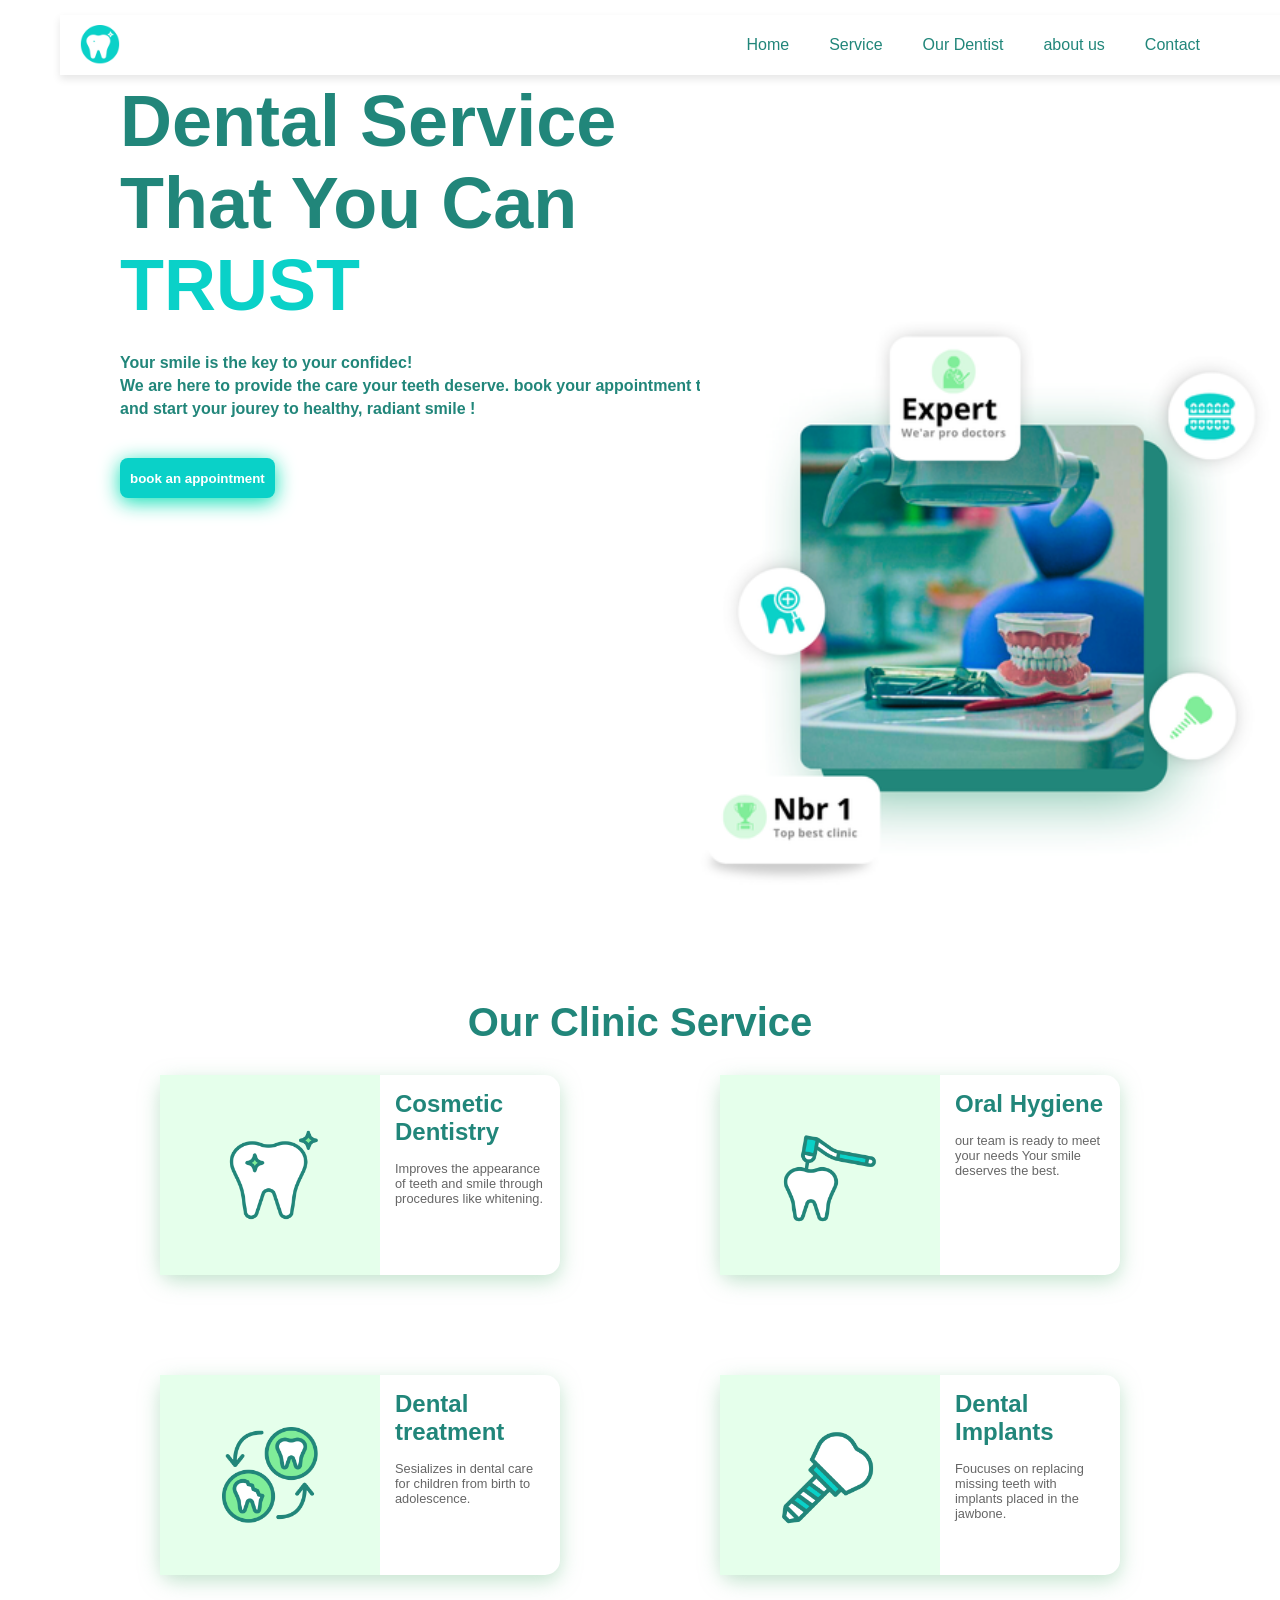
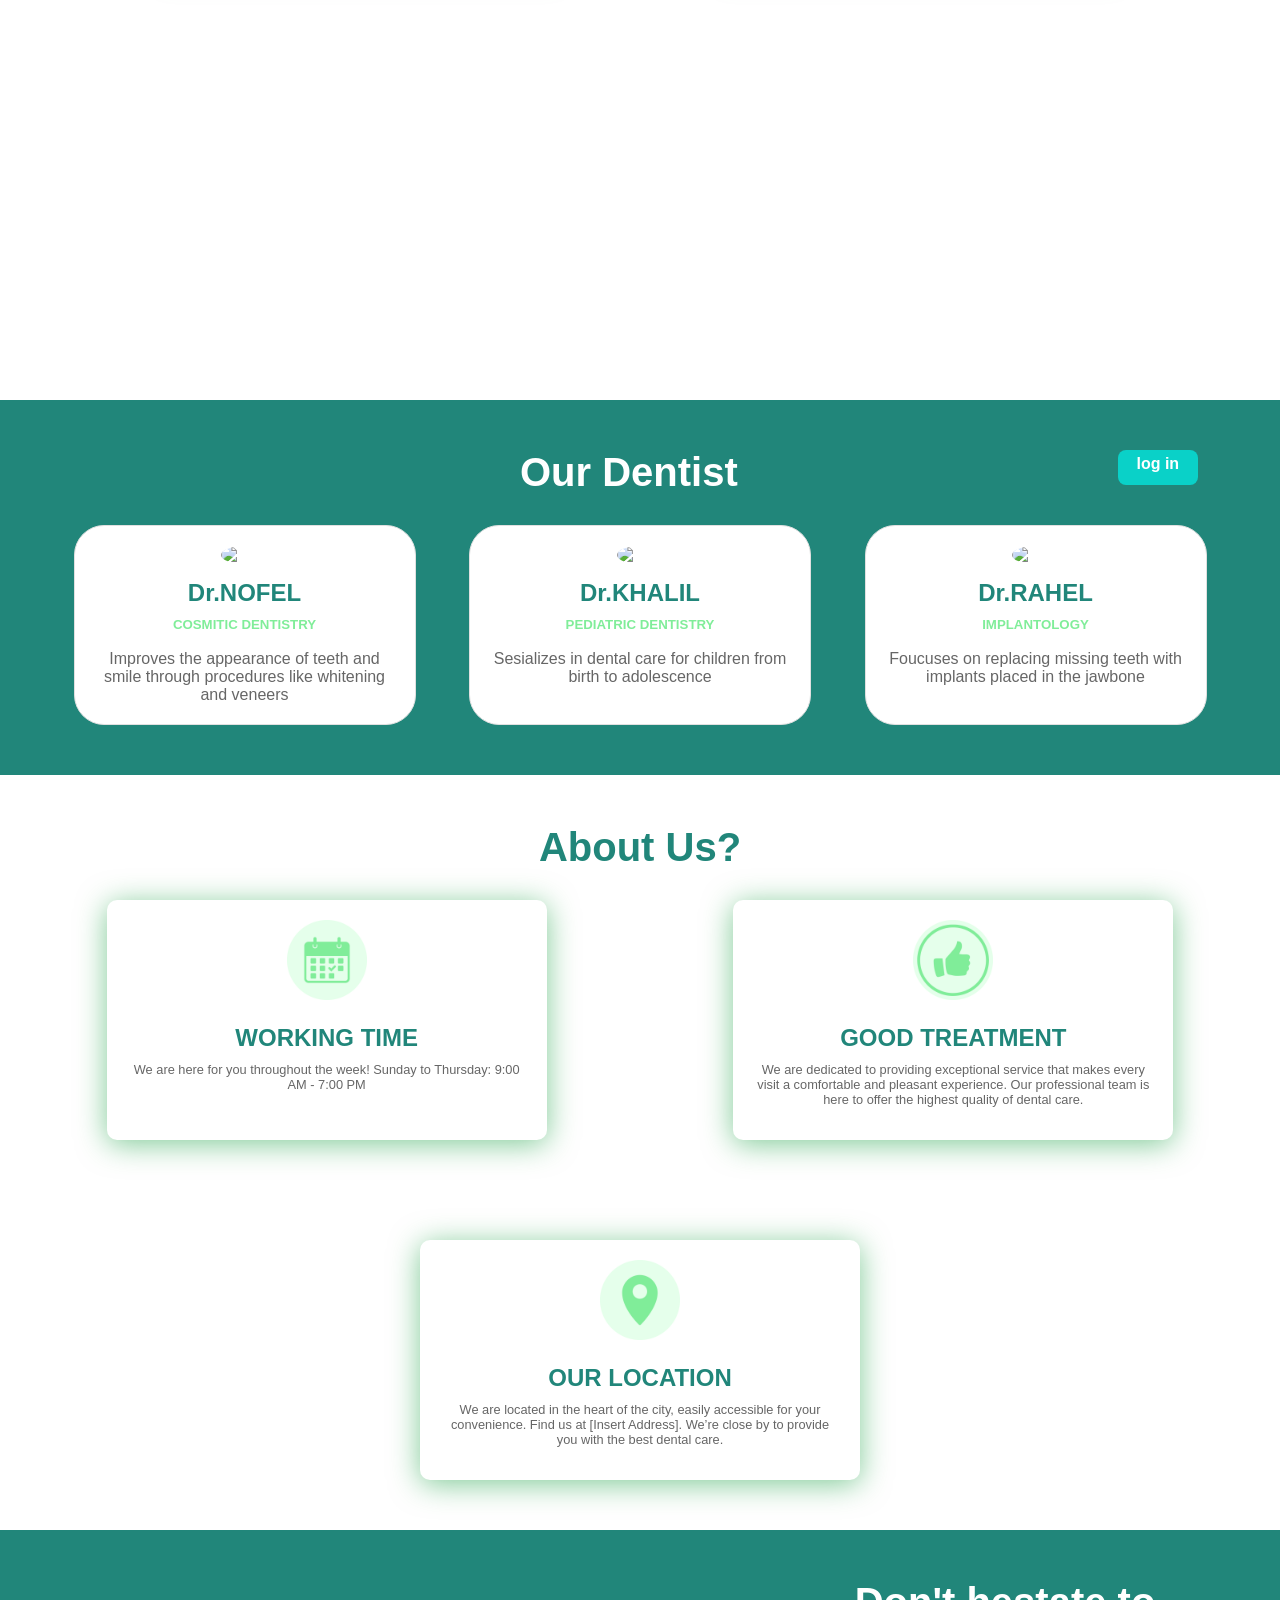
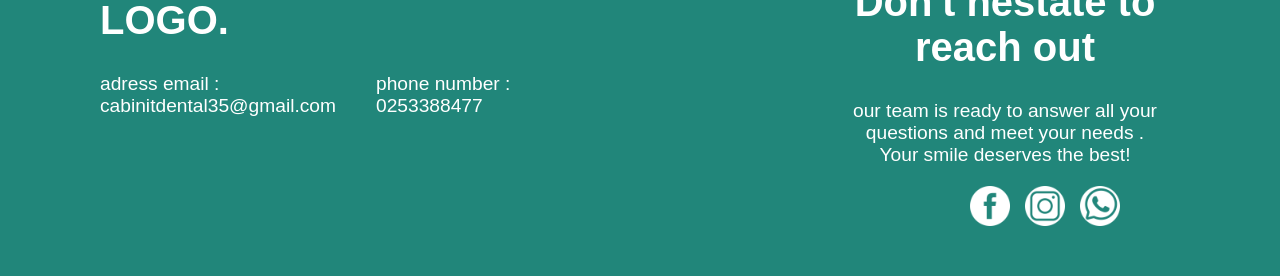
==== index.html @ 765a3d42 "Rename landingpage.html to index.html" ====
<!DOCTYPE html>
<html lang="en">
<head>
    <meta charset="UTF-8">
    <meta http-equiv="X-UA-Compatible" content="IE=edge">
    <meta name="viewport" content="width=device-width, initial-scale=1.0">
    <title>landing page</title>
    <link rel="stylesheet" href="landingpage.css">
    <link rel="icon" href="a.ico">
</head>
<body>
    <main id="home">
        
        <nav class="navbar">
          <div class="logo">    
         <img src="A.png" class="nav-img" height="40px"  alt="logo"> 
       <h2> </h2></div>
       <ul class="nav-links">
        <li><a href="#home">Home</a></li>
        <li><a href="#serv">Service</a></li>
        <li><a href="#menu">Our Dentist</a></li>
        <li><a href="#features">about us</a></li>
        <li><a href="#extra">Contact</a></li>
    </ul>
    
        </nav>
        <article>
            <div>
            <h1>Dental Service <br>That You Can <br><span>TRUST</span> <BR> </h1>
                <br>
            <h4>Your smile is the key to your confidec!</h4>
            <h4>We are here to provide the care your teeth deserve. 
                 book your appointment today</h4>
            <h4> and start your jourey to healthy, radiant smile !
                  </h4>
                  
                  <button> <a href="../clientrdv/rdv.php"><b>   book an appointment   </b></a></button>
            </div>
            <div>
               
            
            </div>
           </article>
           <img src="14.png" height="580px" alt="img at the bottom" class="bottom-right-image">
        </main>
        <SECtion id="serv" >
            <h2>Our Clinic Service</h2>
            <div class="crds">
            <div class="crd"> 
                <div class="bg">
                    <img height="120px" src="19.png" alt="">
                </div>
                <div>
             <H3>Cosmetic Dentistry</H3>
             <P>Improves the appearance of teeth and smile through procedures like whitening.</P>
            </div></div>
            <div class="crd">
                <div class="bg">
                    <img height="120px" src="20.png" alt="">
                </div>
                <div>
                <H3>Oral Hygiene</H3>
              <P>our team is ready to meet your needs  Your smile deserves the best.</P></div>
            </div></div>
            <div class="crds">
            <div class="crd">
                <div class="bg">
                    <img  height="120px"src="21.png" alt="">
                </div>
                <div>
                <H3>Dental treatment</H3>
               <P>Sesializes in dental care for children from birth to adolescence.</P>
            </div></div>
            <div class="crd">
                <div class="bg">
                    <img height="120px" src="22.png" alt="">
                </div><div>
                <H3>Dental Implants</H3>
                <P>Foucuses on replacing missing teeth with implants placed in the jawbone.</P>
            </div></div>
</div>
        </SECtion>
           <section id="menu">
            <div class="login">
            <h2 >Our Dentist</h2>
              <a href="../login-web/index.html"><b>   log in   </b></a>
            </div>
            <div class="slider">
                <div class="card">
                    <img src="ac_.jpg" alt="Dr 1">
                    <h3>Dr.NOFEL</h3>
                    <h5 style="color:#80ed99 ;">COSMITIC DENTISTRY</h5><br>
                    <p>Improves the appearance of teeth and smile through procedures like whitening and veneers</p>
                </div>
                <div class="card">
                    <img src="ab.jpg" alt="Dr 2">
                    <h3>Dr.KHALIL</h3>
                    <h5 style="color:#80ed99 ;" >PEDIATRIC DENTISTRY</h5><br>
                    <p>Sesializes in dental care for children from birth to adolescence</p>
                </div>
                <div class="card">
                    <img src="ad.jpg" alt="Dr 3">
                    <h3>Dr.RAHEL</h3>
                    <H5 style="color:#80ed99 ;">IMPLANTOLOGY</H5><br>
                    <p>Foucuses on replacing missing teeth with implants placed in the jawbone</p>
                </div>
            </div>
        </section>
        <section id="features">
            <h2>About Us?</h2>
            <div class="feature-cards">
                <div class="feature-card">
                    <img src="16.png" alt="working time ">
                    <div>
                    <h3>WORKING TIME</h3>
                   <p>We are here for you throughout the week!

                    Sunday to Thursday: 9:00 AM - 7:00 PM</p>
                   </div> 
                </div>
                <div class="feature-card">
                    <img src="17.png" alt="Treatment ">
                    <h3>GOOD TREATMENT</h3>
                    <p>We are dedicated to providing exceptional service that makes every visit a comfortable and pleasant experience.
             Our professional team is here to offer the highest quality of dental care.</p>
                </div>
                <div class="feature-card">
                    <img src="15.png" alt="Adress">
                    <h3>OUR LOCATION</h3>
                    <p>We are located in the heart of the city, easily accessible for your convenience. 
            Find us at [Insert Address]. We’re close by to provide you with the best dental care.</p>
                </div>
            </div>
        </section>
        <section id="extra">
            <div class="icon">
            <img src="B.png" height="60px" alt="">
            <h2>LOGO.</h2>
            <div class="contct">
            <p>  adress email : <br> cabinitdental35@gmail.com</p>
            <p>  phone number : <br> 0253388477</p>
            </div></div>
            <div class="fb">
            <h2>  Don't hestate to reach out </h2>
            <p>  our team is ready to answer all your questions and meet your needs . <br>
                 Your smile deserves the best! </p>
                 <div class="con" >
                  <img src="2.png" height="40px" alt="">
                  <img src="3.png" height="40px" alt="">
                  <img src="4.png" height="40px" alt="">
                 </div>
            </div>     
            
        </section>

          
</body>
</html>
---- landingpage.css ----
*{
   /* color: #21867a;*/
    margin: 0;
    padding: 0;
   font-family: Verdana, Geneva, Tahoma, sans-serif;
   
}
main{
    color: #21867a;
    height: 100vh;
    width: 100%;
    background-color: rgb(255, 255, 255);
}
span{
    color:#0ad1c8;
    
}
.navbar {
    display: flex;
    justify-content: space-between;
    align-items: center;
    padding: 10px 20px;
    background-color: #fff;
    box-shadow: 0 4px 8px rgba(0, 0, 0, 0.1);
    margin-top: 15px;
    margin-left: 60px;
    z-index: 100;
    width: 100vw;
    position: fixed;
}
.logo{
    display: flex;
    flex-direction: row;
}
.logo h2{
    margin-top: 5px;
    color: #0ad1c8;
}
.nav-links {
    margin-right: 160px;
    list-style: none;
    display: flex;
    gap: 40px;
}

.nav-links li {
    display: inline;
}

.nav-links a {
    text-decoration: none;
    color:#21867a;
    font-weight: 500;
}

.nav-links a:hover {
    color:#0ad1c8;
   
}

.nav-icons {
    display: flex;
    gap: 15px;
}

.nav-icons img {
    width: 20px;
    height: 20px;
    cursor: pointer;
}

.nav-icons a:hover img {
    opacity: 0.7;
}

button{
    border: none;
    background-color: #0ad1c8;  
    margin-top: 35px;
    margin-left: 120px;
    height: 40px;
    width: auto;
    padding: 10px;
    border-radius: 8px;
    box-shadow: 0 4px 20px rgba(2, 222, 178, 0.969);
}
button a{
    text-decoration: none;
    color: #fff;
    background-color: #0ad1c8;
}
a b{
    background-color: #0ad1c8;
    color: #fff;
   
}
button:hover{
    border: solid #fff;
    
}

article div a{
    background: #000;
}
article{
    display: flex;
    flex-direction: row;
}
article img{
    position: relative;
    z-index: 10;
    margin-right: 70px;
    margin-left: 150px;
    margin-top: 50px;
}
article h1 {
    width: 600px;
    margin-left: 120px;
    margin-top: 80px;
    font-size: 4.5rem;
    margin-bottom: 10px;
}
article h4{
    margin-left: 120px;
    margin-bottom: 5px;
    color: #21867a;
}
.bottom-right-image{
    position: absolute;
    
    z-index: 0;
    bottom: 0;
    right: 0;
}
#serv {
    padding: 100px 100px;
    background-color: #ffffff;
    text-align: center; 
    height: 100vh;
}

#serv h2 {
    color: #21867a;
    font-size: 2.5rem;
    margin-bottom: 30px;
}

.crds {
    display: flex;
    justify-content: space-evenly;
    flex-direction: row;
    gap: 100px;
    margin-bottom: 100px;
}

.crd {
    background-color: rgb(255, 255, 255);
    border-radius: 15px;
    text-align: center;
    display: flex;
    flex-direction: row;
    width: 400px;
    height: 200px;
    box-shadow: 0 6px 20px rgba(136, 201, 157, 0.511);
    
}
.crd h3{
    color: #21867a;
    text-align: left;
    font-family: Verdana, Geneva, Tahoma, sans-serif;
    font-size: 1.5rem;
    
    margin: 15px;
}
.crd p{
    color: #666;
    text-align: left;
    font-family: Verdana, Geneva, Tahoma, sans-serif;
    margin: 15px;
    font-size: 0.8rem;
}
.bg{
    background-color: #e5ffeb;
}
.bg img{
    margin-left: 50px;
    margin-top: 40px;
    margin-bottom: 70px;
    margin-right: 50px;
}

#menu {
    padding: 50px 20px;
    color: #ffffff;
    background-color:#21867a;
    text-align: center;
}

#menu h2 {
    font-size: 2.5rem;
    margin-bottom: 30px;
}

.slider {
    display: flex;
    justify-content: space-evenly;
    /*overflow-x: scroll;*/
    
}

.card {
    background-color: #ffffff;
    border: 1px solid #e0e0e0;
    border-radius: 30px;
    padding: 20px;
    width: 300px;
    min-width: 300px;
    text-align: center;
}

.card img {
    width: 150px;
    height: 150px;
    border-radius: 50%;
}

.card h3 {
    color:#21867a;
    margin: 15px 0 10px;
    font-size: 1.5rem;
    font-weight: 600;
}

.card p {
    
    font-size: 1rem;
    color: #666;
}
/* الصفحة الثالثة */
#features {
    padding: 50px 20px;
    background-color: #ffffff;
    text-align: center;
}

#features h2 {
    color: #21867a;
    font-size: 2.5rem;
    margin-bottom: 30px;
}

.feature-cards {
    display: flex;
    justify-content: space-evenly;
    flex-wrap: wrap;
    gap: 100px;
}

.feature-card {
    background-color: rgb(255, 255, 255);
    padding: 20px;
    border-radius: 10px;
    text-align: center;
    flex-direction: row;
    width: 400px;
    height: 200px;
    box-shadow: 0 4px 30px rgba(0, 150, 48, 0.511);
    
}

.feature-card img {
    width: 80px;
    margin-bottom: 20px;
}

.feature-card h3 {
    font-size: 1.5rem;
    margin-bottom: 10px;
    color: #21867a;
}

.feature-card p {
    font-size: 0.8rem;
    color:#666;
}/* الصفحة الرابعة */
#extra {
    padding: 50px 100px;
    background-color: #21867a;
    display: flex;
    flex-direction: row;
}
.icon{
    min-width: 600px;
}
.fb {
    text-align: center;
    margin-left: 130px;
}
.contct{
    display: flex;
    flex-direction: row;
    gap: 40px;
    
}
.con{
    display: flex;
    flex-direction: row;
    gap: 15px;
    margin-left: 140px;
}
#extra h2 {
    font-size: 2.5rem;
    margin-bottom: 30px;
    color: #fff;;
}

#extra p {
    font-size: 1.2rem;
    margin-bottom: 20px;
    color: #ffffff;
}
.login{
    display: flex;
    margin-left: 500px;
}
.login a{
    margin-left: 380px;
    border: none;
    text-decoration: none;
    color: #fff;
    background-color: #0ad1c8;
    border-radius: 8px;
    width: 80px;
    height: 30px;
    flex-direction: row;
    padding-top: 5px;
}
.login a:hover{
    border: solid;
}
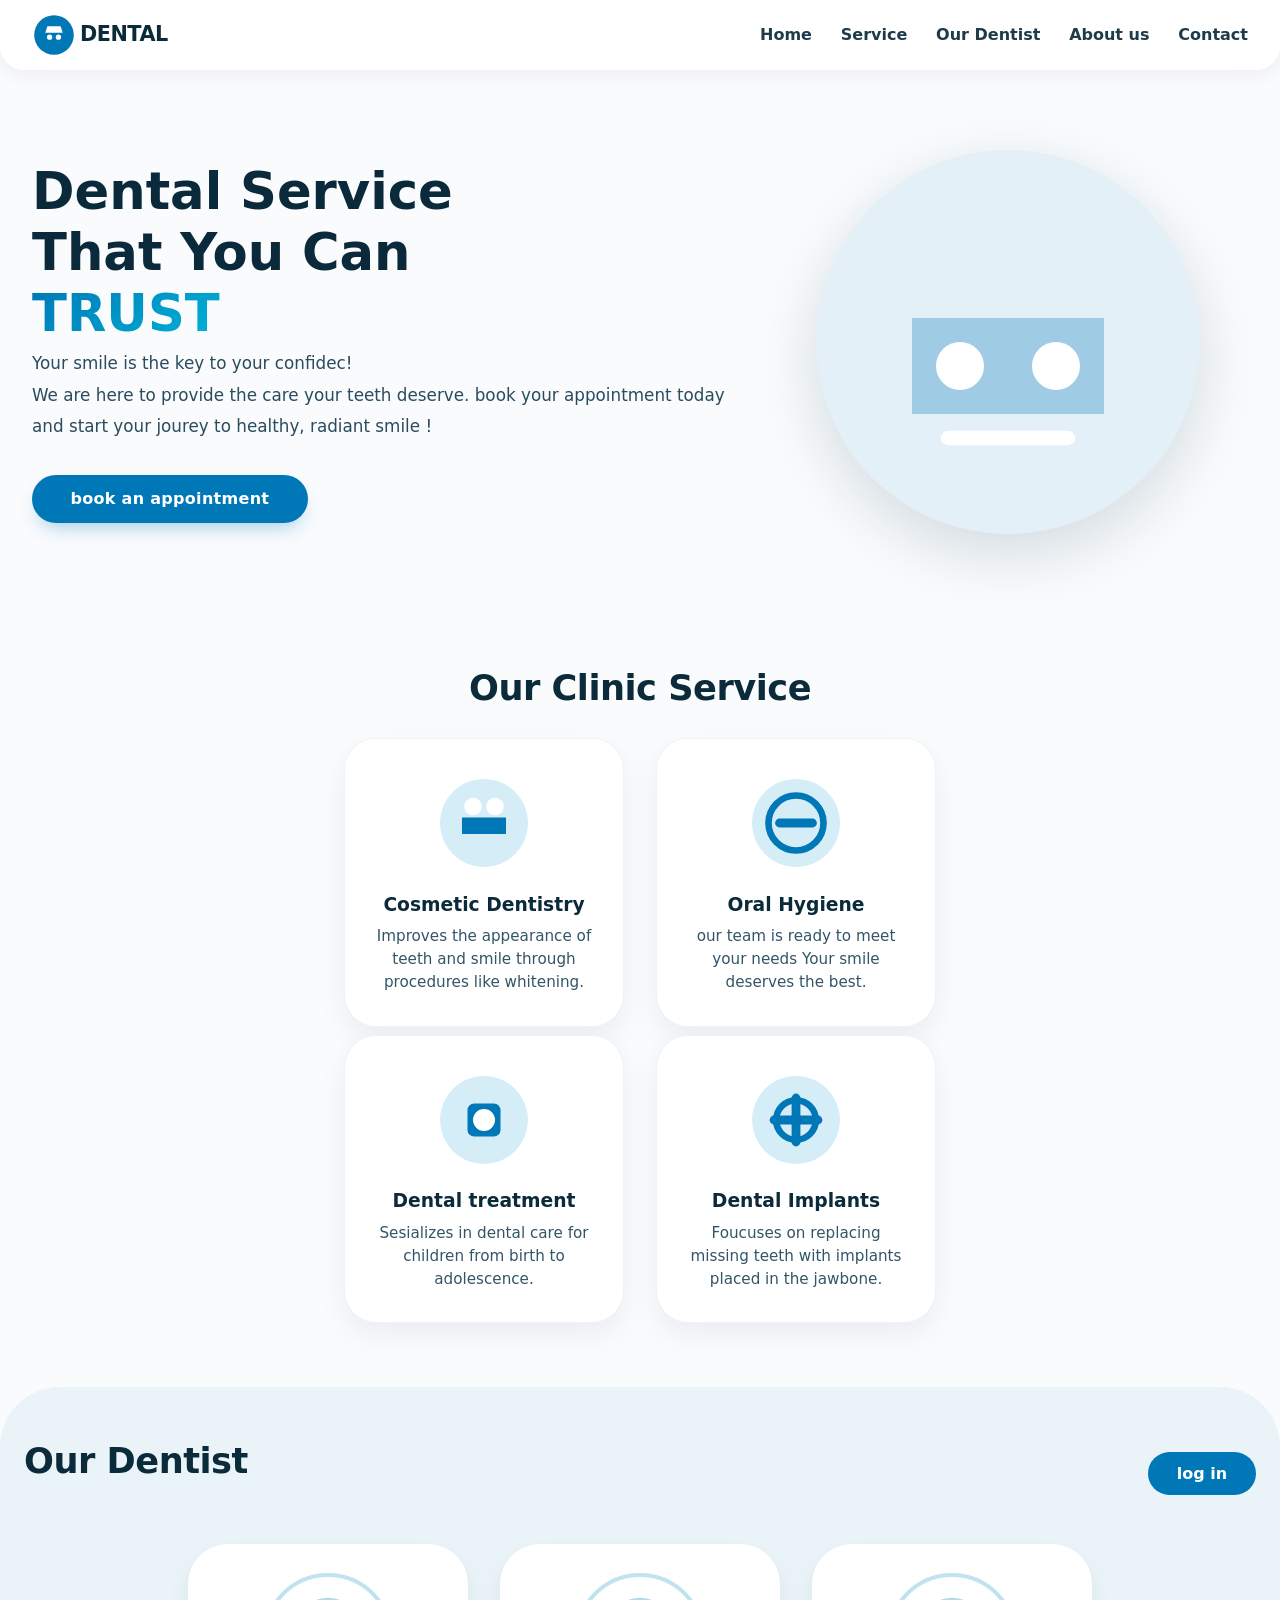
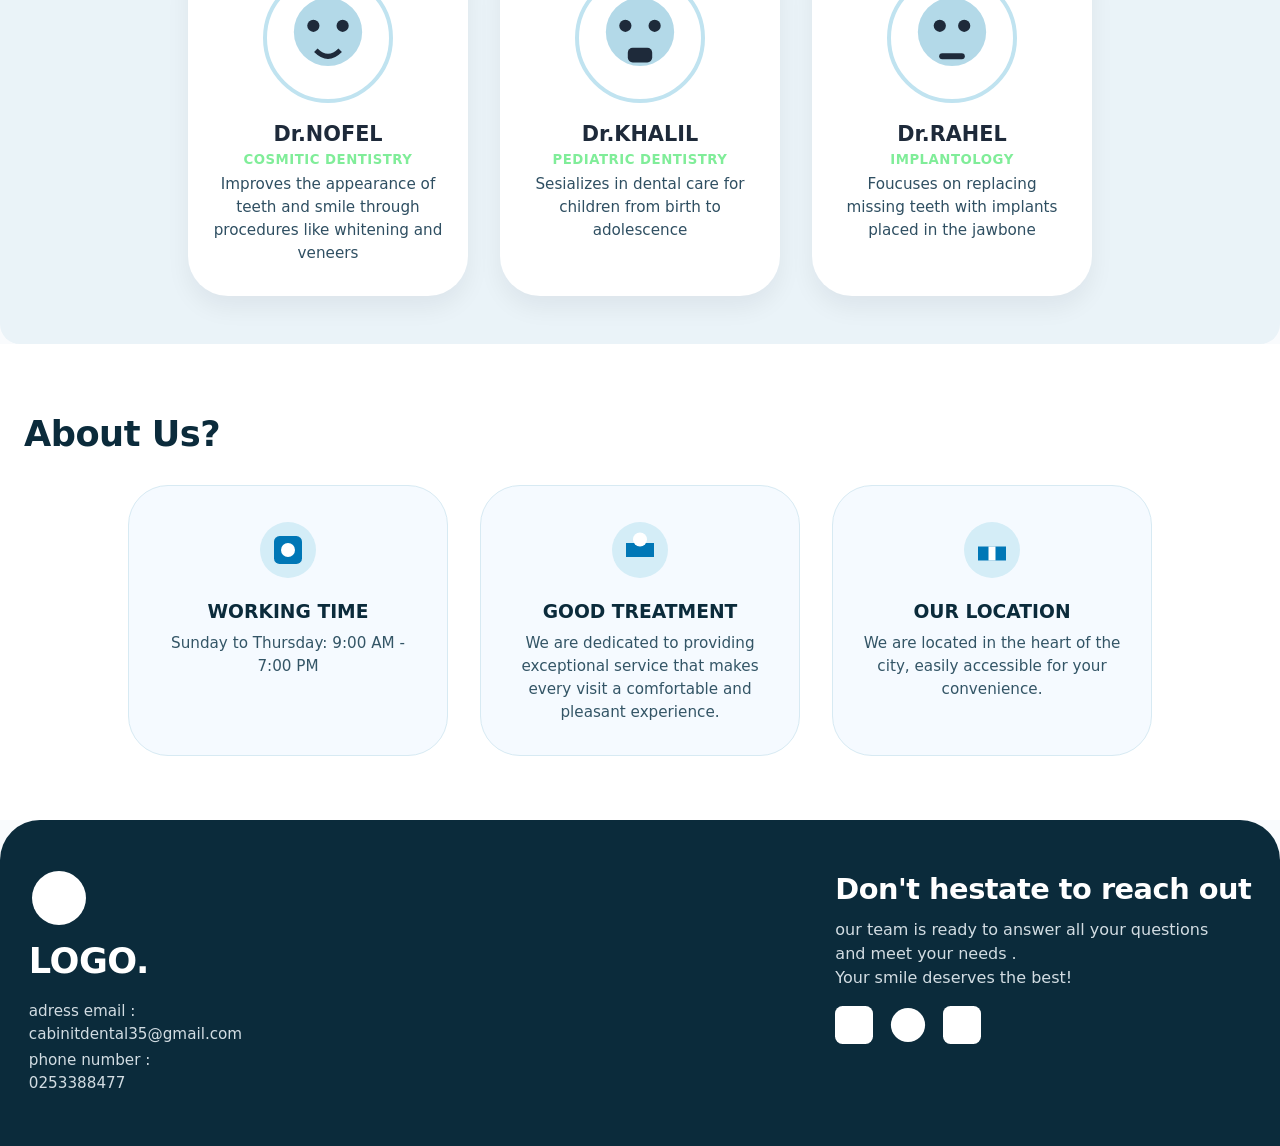
==== commit a40529b2: "Update index.html" ====
--- a/index.html
+++ b/index.html
@@ -1,158 +1,597 @@
 <!DOCTYPE html>
 <html lang="en">
 <head>
-    <meta charset="UTF-8">
-    <meta http-equiv="X-UA-Compatible" content="IE=edge">
-    <meta name="viewport" content="width=device-width, initial-scale=1.0">
-    <title>landing page</title>
-    <link rel="stylesheet" href="landingpage.css">
-    <link rel="icon" href="a.ico">
+    <meta charset="UTF-8" />
+    <meta name="viewport" content="width=device-width, initial-scale=1.0, maximum-scale=1.5" />
+    <title>DentalCare · responsive</title>
+    <!-- Font Awesome (optional but nice) -->
+    <link rel="stylesheet" href="https://cdnjs.cloudflare.com/ajax/libs/font-awesome/6.0.0-beta3/css/all.min.css" />
+    <style>
+        /* ----- reset & base ----- */
+        * {
+            margin: 0;
+            padding: 0;
+            box-sizing: border-box;
+            font-family: 'Segoe UI', Roboto, system-ui, sans-serif;
+            scroll-behavior: smooth;
+        }
+        body {
+            background: #f9fbfd;
+            color: #1e2a3a;
+            line-height: 1.5;
+        }
+        a {
+            text-decoration: none;
+            color: inherit;
+        }
+        img {
+            max-width: 100%;
+            display: block;
+        }
+        h2 {
+            font-size: 2.2rem;
+            letter-spacing: -0.5px;
+            color: #0b2b3b;
+            margin-bottom: 1.5rem;
+        }
+        section {
+            padding: 4rem 1.5rem;
+            max-width: 1280px;
+            margin: 0 auto;
+        }
+
+        /* ----- navbar ----- */
+        .navbar {
+            display: flex;
+            flex-wrap: wrap;
+            align-items: center;
+            justify-content: space-between;
+            padding: 0.8rem 2rem;
+            background: rgba(255, 255, 255, 0.9);
+            backdrop-filter: blur(6px);
+            box-shadow: 0 4px 20px rgba(0, 20, 30, 0.06);
+            position: sticky;
+            top: 0;
+            z-index: 99;
+            border-radius: 0 0 24px 24px;
+        }
+        .logo {
+            display: flex;
+            align-items: center;
+            gap: 8px;
+        }
+        .logo img {
+            height: 44px;
+            width: auto;
+        }
+        .nav-links {
+            display: flex;
+            flex-wrap: wrap;
+            gap: 1.8rem;
+            list-style: none;
+            font-weight: 600;
+            font-size: 1rem;
+        }
+        .nav-links a {
+            color: #1e3b4a;
+            transition: 0.2s;
+            padding: 0.3rem 0;
+            border-bottom: 2px solid transparent;
+        }
+        .nav-links a:hover {
+            color: #0077b6;
+            border-bottom-color: #0077b6;
+        }
+
+        /* ----- hero (main) ----- */
+        main#home {
+            display: flex;
+            flex-wrap: wrap;
+            align-items: center;
+            justify-content: space-between;
+            padding: 2rem 2rem 1rem;
+            max-width: 1280px;
+            margin: 0 auto;
+            gap: 1.5rem;
+        }
+        main#home article {
+            flex: 1 1 380px;
+        }
+        main#home article h1 {
+            font-size: 3.2rem;
+            font-weight: 700;
+            line-height: 1.2;
+            color: #0a293a;
+        }
+        main#home article h1 span {
+            color: #0077b6;
+            background: linear-gradient(145deg, #0077b6, #00b4d8);
+            -webkit-background-clip: text;
+            -webkit-text-fill-color: transparent;
+            background-clip: text;
+        }
+        main#home article h4 {
+            font-weight: 400;
+            color: #2b4b5e;
+            margin: 0.4rem 0;
+            font-size: 1.05rem;
+        }
+        main#home article button {
+            margin-top: 1.8rem;
+            background: #0077b6;
+            border: none;
+            padding: 0.9rem 2.4rem;
+            border-radius: 60px;
+            font-size: 1rem;
+            font-weight: 600;
+            box-shadow: 0 10px 20px -8px rgba(0, 119, 182, 0.4);
+            transition: 0.2s;
+        }
+        main#home article button a {
+            color: white;
+            letter-spacing: 0.3px;
+        }
+        main#home article button:hover {
+            transform: scale(1.02);
+            background: #005f8a;
+        }
+        .bottom-right-image {
+            flex: 0 1 400px;
+            height: auto;
+            max-height: 480px;
+            object-fit: contain;
+            filter: drop-shadow(0 20px 30px rgba(0, 40, 60, 0.15));
+        }
+
+        /* ----- services ----- */
+        #serv h2 {
+            text-align: center;
+        }
+        .crds {
+            display: flex;
+            flex-wrap: wrap;
+            justify-content: center;
+            gap: 2rem;
+            margin-top: 1rem;
+        }
+        .crd {
+            background: white;
+            border-radius: 32px;
+            padding: 1.8rem 1.5rem 2rem;
+            flex: 1 1 220px;
+            max-width: 280px;
+            box-shadow: 0 12px 30px rgba(0, 20, 30, 0.06);
+            transition: 0.25s;
+            text-align: center;
+            border: 1px solid rgba(0, 119, 182, 0.08);
+        }
+        .crd:hover {
+            transform: translateY(-8px);
+            box-shadow: 0 20px 40px rgba(0, 119, 182, 0.10);
+        }
+        .crd .bg img {
+            height: 110px;
+            object-fit: contain;
+            margin: 0 auto;
+        }
+        .crd h3 {
+            margin: 0.8rem 0 0.4rem;
+            color: #0b2b3b;
+        }
+        .crd p {
+            color: #335566;
+            font-size: 0.95rem;
+        }
+
+        /* ----- dentist slider ----- */
+        #menu {
+            background: #eaf3f8;
+            border-radius: 60px 60px 20px 20px;
+            padding: 3rem 1.5rem;
+        }
+        .login {
+            display: flex;
+            flex-wrap: wrap;
+            align-items: center;
+            justify-content: space-between;
+            margin-bottom: 2rem;
+        }
+        .login a {
+            background: #0077b6;
+            color: white;
+            padding: 0.6rem 1.8rem;
+            border-radius: 60px;
+            font-weight: 600;
+            transition: 0.2s;
+        }
+        .login a:hover {
+            background: #005f8a;
+        }
+        .slider {
+            display: flex;
+            flex-wrap: wrap;
+            justify-content: center;
+            gap: 2rem;
+        }
+        .card {
+            background: white;
+            border-radius: 40px;
+            padding: 1.8rem 1.5rem 2rem;
+            flex: 1 1 220px;
+            max-width: 280px;
+            text-align: center;
+            box-shadow: 0 12px 24px rgba(0, 20, 30, 0.06);
+        }
+        .card img {
+            width: 130px;
+            height: 130px;
+            border-radius: 50%;
+            object-fit: cover;
+            margin: 0 auto 1rem;
+            border: 4px solid #c0e3f0;
+        }
+        .card h3 {
+            font-size: 1.3rem;
+        }
+        .card h5 {
+            font-weight: 600;
+            letter-spacing: 0.5px;
+        }
+        .card p {
+            color: #2f4f62;
+            font-size: 0.95rem;
+        }
+
+        /* ----- features / about ----- */
+        #features {
+            background: white;
+        }
+        .feature-cards {
+            display: flex;
+            flex-wrap: wrap;
+            gap: 2rem;
+            justify-content: center;
+        }
+        .feature-card {
+            background: #f5faff;
+            border-radius: 40px;
+            padding: 1.8rem 1.8rem 2rem;
+            flex: 1 1 240px;
+            max-width: 320px;
+            text-align: center;
+            border: 1px solid #d7eaf3;
+            transition: 0.2s;
+        }
+        .feature-card:hover {
+            background: white;
+            border-color: #0077b6;
+        }
+        .feature-card img {
+            height: 70px;
+            margin: 0 auto 0.8rem;
+        }
+        .feature-card h3 {
+            color: #0b2b3b;
+            margin-bottom: 0.4rem;
+        }
+        .feature-card p {
+            color: #335566;
+            font-size: 0.95rem;
+        }
+
+        /* ----- contact / extra ----- */
+        #extra {
+            background: #0b2b3b;
+            color: #e8f0f5;
+            border-radius: 40px 40px 0 0;
+            padding: 3rem 1.8rem;
+            display: flex;
+            flex-wrap: wrap;
+            justify-content: space-between;
+            align-items: flex-start;
+            gap: 2rem;
+            max-width: 1280px;
+            margin: 0 auto;
+        }
+        #extra .icon {
+            display: flex;
+            flex-direction: column;
+            align-items: flex-start;
+            gap: 0.4rem;
+        }
+        #extra .icon img {
+            height: 60px;
+            filter: brightness(0) invert(1);
+        }
+        #extra .icon h2 {
+            color: white;
+            margin-bottom: 0.2rem;
+        }
+        .contct p {
+            margin: 0.2rem 0;
+            font-size: 0.95rem;
+            opacity: 0.9;
+        }
+        .fb h2 {
+            color: white;
+            font-size: 1.8rem;
+            margin-bottom: 0.4rem;
+        }
+        .fb p {
+            opacity: 0.9;
+            max-width: 380px;
+        }
+        .con {
+            display: flex;
+            gap: 1rem;
+            margin-top: 1rem;
+        }
+        .con img {
+            height: 38px;
+            filter: brightness(0) invert(1);
+            transition: 0.2s;
+            cursor: pointer;
+        }
+        .con img:hover {
+            transform: scale(1.08);
+            opacity: 0.8;
+        }
+
+        /* ----- responsive tweaks ----- */
+        @media screen and (max-width: 820px) {
+            .navbar {
+                flex-direction: column;
+                align-items: stretch;
+                gap: 0.8rem;
+                padding: 0.8rem 1.2rem;
+            }
+            .nav-links {
+                justify-content: center;
+                gap: 1.2rem;
+                font-size: 0.95rem;
+            }
+            main#home {
+                flex-direction: column-reverse;
+                text-align: center;
+                padding: 1rem 1.2rem;
+            }
+            main#home article h1 {
+                font-size: 2.6rem;
+            }
+            .bottom-right-image {
+                max-height: 300px;
+                flex: 0 1 240px;
+            }
+            h2 {
+                font-size: 1.9rem;
+            }
+            section {
+                padding: 2.5rem 1rem;
+            }
+            .crds, .slider, .feature-cards {
+                gap: 1.5rem;
+            }
+            #extra {
+                flex-direction: column;
+                align-items: center;
+                text-align: center;
+            }
+            #extra .icon {
+                align-items: center;
+            }
+            .fb p {
+                max-width: 100%;
+            }
+            .con {
+                justify-content: center;
+            }
+        }
+
+        @media screen and (max-width: 480px) {
+            .nav-links {
+                gap: 0.8rem;
+                font-size: 0.85rem;
+                flex-wrap: wrap;
+            }
+            .navbar {
+                padding: 0.6rem 0.8rem;
+            }
+            main#home article h1 {
+                font-size: 2.2rem;
+            }
+            main#home article button {
+                padding: 0.7rem 1.8rem;
+                font-size: 0.9rem;
+            }
+            .crd, .card, .feature-card {
+                flex: 1 1 100%;
+                max-width: 100%;
+            }
+            .bottom-right-image {
+                max-height: 220px;
+            }
+            #menu {
+                border-radius: 30px;
+            }
+            #extra {
+                border-radius: 30px 30px 0 0;
+                padding: 2rem 1rem;
+            }
+        }
+        /* small extra polish */
+        .nav-img {
+            border-radius: 12px;
+        }
+        .logo h2 {
+            font-size: 1.3rem;
+            margin: 0;
+            color: #0b2b3b;
+        }
+        .logo {
+            gap: 4px;
+        }
+        /* make button text white */
+        main#home article button a {
+            color: white;
+        }
+        /* service section fix */
+        #serv .crds:last-of-type {
+            margin-top: 0.5rem;
+        }
+        /* extra spacing */
+        .crd p, .card p {
+            margin-top: 0.2rem;
+        }
+    </style>
 </head>
 <body>
+    <!-- navbar -->
+    <nav class="navbar" id="home">
+        <div class="logo">
+            <img src="data:image/svg+xml,%3Csvg xmlns='http://www.w3.org/2000/svg' viewBox='0 0 100 100'%3E%3Ccircle cx='50' cy='50' r='45' fill='%230077b6'/%3E%3Cpath d='M35 30 L65 30 L70 45 L30 45 Z' fill='white'/%3E%3Ccircle cx='40' cy='55' r='6' fill='white'/%3E%3Ccircle cx='60' cy='55' r='6' fill='white'/%3E%3C/svg%3E" alt="logo" class="nav-img" style="height:44px;" />
+            <h2>DENTAL</h2>
+        </div>
+        <ul class="nav-links">
+            <li><a href="#home">Home</a></li>
+            <li><a href="#serv">Service</a></li>
+            <li><a href="#menu">Our Dentist</a></li>
+            <li><a href="#features">About us</a></li>
+            <li><a href="#extra">Contact</a></li>
+        </ul>
+    </nav>
+
+    <!-- hero -->
     <main id="home">
-        
-        <nav class="navbar">
-          <div class="logo">    
-         <img src="A.png" class="nav-img" height="40px"  alt="logo"> 
-       <h2> </h2></div>
-       <ul class="nav-links">
-        <li><a href="#home">Home</a></li>
-        <li><a href="#serv">Service</a></li>
-        <li><a href="#menu">Our Dentist</a></li>
-        <li><a href="#features">about us</a></li>
-        <li><a href="#extra">Contact</a></li>
-    </ul>
-    
-        </nav>
         <article>
-            <div>
-            <h1>Dental Service <br>That You Can <br><span>TRUST</span> <BR> </h1>
-                <br>
+            <h1>Dental Service <br />That You Can <br /><span>TRUST</span></h1>
             <h4>Your smile is the key to your confidec!</h4>
-            <h4>We are here to provide the care your teeth deserve. 
-                 book your appointment today</h4>
-            <h4> and start your jourey to healthy, radiant smile !
-                  </h4>
-                  
-                  <button> <a href="../clientrdv/rdv.php"><b>   book an appointment   </b></a></button>
-            </div>
-            <div>
-               
-            
-            </div>
-           </article>
-           <img src="14.png" height="580px" alt="img at the bottom" class="bottom-right-image">
-        </main>
-        <SECtion id="serv" >
-            <h2>Our Clinic Service</h2>
-            <div class="crds">
-            <div class="crd"> 
-                <div class="bg">
-                    <img height="120px" src="19.png" alt="">
-                </div>
-                <div>
-             <H3>Cosmetic Dentistry</H3>
-             <P>Improves the appearance of teeth and smile through procedures like whitening.</P>
-            </div></div>
+            <h4>We are here to provide the care your teeth deserve. book your appointment today</h4>
+            <h4>and start your jourey to healthy, radiant smile !</h4>
+            <button><a href="#"><b> book an appointment </b></a></button>
+        </article>
+        <img src="data:image/svg+xml,%3Csvg xmlns='http://www.w3.org/2000/svg' viewBox='0 0 400 400'%3E%3Ccircle cx='200' cy='200' r='160' fill='%23e3f0f7'/%3E%3Cpath d='M120 180 L280 180 L280 260 L120 260 Z' fill='%230077b6' opacity='0.3'/%3E%3Ccircle cx='160' cy='220' r='20' fill='white'/%3E%3Ccircle cx='240' cy='220' r='20' fill='white'/%3E%3Cpath d='M150 280 L250 280' stroke='white' stroke-width='12' stroke-linecap='round'/%3E%3C/svg%3E" alt="smile" class="bottom-right-image" />
+    </main>
+
+    <!-- services -->
+    <section id="serv">
+        <h2>Our Clinic Service</h2>
+        <div class="crds">
             <div class="crd">
-                <div class="bg">
-                    <img height="120px" src="20.png" alt="">
-                </div>
-                <div>
-                <H3>Oral Hygiene</H3>
-              <P>our team is ready to meet your needs  Your smile deserves the best.</P></div>
-            </div></div>
-            <div class="crds">
+                <div class="bg"><img src="data:image/svg+xml,%3Csvg xmlns='http://www.w3.org/2000/svg' viewBox='0 0 100 100'%3E%3Ccircle cx='50' cy='50' r='40' fill='%23d4edf7'/%3E%3Cpath d='M30 45 L70 45 L70 60 L30 60 Z' fill='%230077b6'/%3E%3Ccircle cx='40' cy='35' r='8' fill='white'/%3E%3Ccircle cx='60' cy='35' r='8' fill='white'/%3E%3C/svg%3E" alt="cosmetic" /></div>
+                <h3>Cosmetic Dentistry</h3>
+                <p>Improves the appearance of teeth and smile through procedures like whitening.</p>
+            </div>
             <div class="crd">
-                <div class="bg">
-                    <img  height="120px"src="21.png" alt="">
-                </div>
-                <div>
-                <H3>Dental treatment</H3>
-               <P>Sesializes in dental care for children from birth to adolescence.</P>
-            </div></div>
+                <div class="bg"><img src="data:image/svg+xml,%3Csvg xmlns='http://www.w3.org/2000/svg' viewBox='0 0 100 100'%3E%3Ccircle cx='50' cy='50' r='40' fill='%23d4edf7'/%3E%3Cpath d='M35 50 L65 50' stroke='%230077b6' stroke-width='8' stroke-linecap='round'/%3E%3Ccircle cx='50' cy='50' r='25' fill='none' stroke='%230077b6' stroke-width='6'/%3E%3C/svg%3E" alt="hygiene" /></div>
+                <h3>Oral Hygiene</h3>
+                <p>our team is ready to meet your needs Your smile deserves the best.</p>
+            </div>
+        </div>
+        <div class="crds">
             <div class="crd">
-                <div class="bg">
-                    <img height="120px" src="22.png" alt="">
-                </div><div>
-                <H3>Dental Implants</H3>
-                <P>Foucuses on replacing missing teeth with implants placed in the jawbone.</P>
-            </div></div>
-</div>
-        </SECtion>
-           <section id="menu">
-            <div class="login">
-            <h2 >Our Dentist</h2>
-              <a href="../login-web/index.html"><b>   log in   </b></a>
-            </div>
-            <div class="slider">
-                <div class="card">
-                    <img src="ac_.jpg" alt="Dr 1">
-                    <h3>Dr.NOFEL</h3>
-                    <h5 style="color:#80ed99 ;">COSMITIC DENTISTRY</h5><br>
-                    <p>Improves the appearance of teeth and smile through procedures like whitening and veneers</p>
-                </div>
-                <div class="card">
-                    <img src="ab.jpg" alt="Dr 2">
-                    <h3>Dr.KHALIL</h3>
-                    <h5 style="color:#80ed99 ;" >PEDIATRIC DENTISTRY</h5><br>
-                    <p>Sesializes in dental care for children from birth to adolescence</p>
-                </div>
-                <div class="card">
-                    <img src="ad.jpg" alt="Dr 3">
-                    <h3>Dr.RAHEL</h3>
-                    <H5 style="color:#80ed99 ;">IMPLANTOLOGY</H5><br>
-                    <p>Foucuses on replacing missing teeth with implants placed in the jawbone</p>
-                </div>
-            </div>
-        </section>
-        <section id="features">
-            <h2>About Us?</h2>
-            <div class="feature-cards">
-                <div class="feature-card">
-                    <img src="16.png" alt="working time ">
-                    <div>
-                    <h3>WORKING TIME</h3>
-                   <p>We are here for you throughout the week!
-
-                    Sunday to Thursday: 9:00 AM - 7:00 PM</p>
-                   </div> 
-                </div>
-                <div class="feature-card">
-                    <img src="17.png" alt="Treatment ">
-                    <h3>GOOD TREATMENT</h3>
-                    <p>We are dedicated to providing exceptional service that makes every visit a comfortable and pleasant experience.
-             Our professional team is here to offer the highest quality of dental care.</p>
-                </div>
-                <div class="feature-card">
-                    <img src="15.png" alt="Adress">
-                    <h3>OUR LOCATION</h3>
-                    <p>We are located in the heart of the city, easily accessible for your convenience. 
-            Find us at [Insert Address]. We’re close by to provide you with the best dental care.</p>
-                </div>
-            </div>
-        </section>
-        <section id="extra">
-            <div class="icon">
-            <img src="B.png" height="60px" alt="">
+                <div class="bg"><img src="data:image/svg+xml,%3Csvg xmlns='http://www.w3.org/2000/svg' viewBox='0 0 100 100'%3E%3Ccircle cx='50' cy='50' r='40' fill='%23d4edf7'/%3E%3Crect x='35' y='35' width='30' height='30' fill='%230077b6' rx='6'/%3E%3Ccircle cx='50' cy='50' r='10' fill='white'/%3E%3C/svg%3E" alt="pediatric" /></div>
+                <h3>Dental treatment</h3>
+                <p>Sesializes in dental care for children from birth to adolescence.</p>
+            </div>
+            <div class="crd">
+                <div class="bg"><img src="data:image/svg+xml,%3Csvg xmlns='http://www.w3.org/2000/svg' viewBox='0 0 100 100'%3E%3Ccircle cx='50' cy='50' r='40' fill='%23d4edf7'/%3E%3Cpath d='M30 50 L70 50 M50 30 L50 70' stroke='%230077b6' stroke-width='8' stroke-linecap='round'/%3E%3Ccircle cx='50' cy='50' r='18' fill='none' stroke='%230077b6' stroke-width='6'/%3E%3C/svg%3E" alt="implants" /></div>
+                <h3>Dental Implants</h3>
+                <p>Foucuses on replacing missing teeth with implants placed in the jawbone.</p>
+            </div>
+        </div>
+    </section>
+
+    <!-- dentist -->
+    <section id="menu">
+        <div class="login">
+            <h2>Our Dentist</h2>
+            <a href="#"><b> log in </b></a>
+        </div>
+        <div class="slider">
+            <div class="card">
+                <img src="data:image/svg+xml,%3Csvg xmlns='http://www.w3.org/2000/svg' viewBox='0 0 100 100'%3E%3Ccircle cx='50' cy='45' r='28' fill='%23b3d9e8'/%3E%3Ccircle cx='38' cy='40' r='5' fill='%231e2a3a'/%3E%3Ccircle cx='62' cy='40' r='5' fill='%231e2a3a'/%3E%3Cpath d='M40 60 Q50 70 60 60' stroke='%231e2a3a' stroke-width='4' fill='none'/%3E%3C/svg%3E" alt="dr nofel" />
+                <h3>Dr.NOFEL</h3>
+                <h5 style="color:#80ed99;">COSMITIC DENTISTRY</h5>
+                <p>Improves the appearance of teeth and smile through procedures like whitening and veneers</p>
+            </div>
+            <div class="card">
+                <img src="data:image/svg+xml,%3Csvg xmlns='http://www.w3.org/2000/svg' viewBox='0 0 100 100'%3E%3Ccircle cx='50' cy='45' r='28' fill='%23b3d9e8'/%3E%3Ccircle cx='38' cy='40' r='5' fill='%231e2a3a'/%3E%3Ccircle cx='62' cy='40' r='5' fill='%231e2a3a'/%3E%3Crect x='40' y='58' width='20' height='12' fill='%231e2a3a' rx='4'/%3E%3C/svg%3E" alt="dr khalil" />
+                <h3>Dr.KHALIL</h3>
+                <h5 style="color:#80ed99;">PEDIATRIC DENTISTRY</h5>
+                <p>Sesializes in dental care for children from birth to adolescence</p>
+            </div>
+            <div class="card">
+                <img src="data:image/svg+xml,%3Csvg xmlns='http://www.w3.org/2000/svg' viewBox='0 0 100 100'%3E%3Ccircle cx='50' cy='45' r='28' fill='%23b3d9e8'/%3E%3Ccircle cx='40' cy='40' r='5' fill='%231e2a3a'/%3E%3Ccircle cx='60' cy='40' r='5' fill='%231e2a3a'/%3E%3Cpath d='M42 65 L58 65' stroke='%231e2a3a' stroke-width='5' stroke-linecap='round'/%3E%3C/svg%3E" alt="dr rahel" />
+                <h3>Dr.RAHEL</h3>
+                <h5 style="color:#80ed99;">IMPLANTOLOGY</h5>
+                <p>Foucuses on replacing missing teeth with implants placed in the jawbone</p>
+            </div>
+        </div>
+    </section>
+
+    <!-- about -->
+    <section id="features">
+        <h2>About Us?</h2>
+        <div class="feature-cards">
+            <div class="feature-card">
+                <img src="data:image/svg+xml,%3Csvg xmlns='http://www.w3.org/2000/svg' viewBox='0 0 100 100'%3E%3Ccircle cx='50' cy='50' r='40' fill='%23d4edf7'/%3E%3Crect x='30' y='30' width='40' height='40' fill='%230077b6' rx='8'/%3E%3Ccircle cx='50' cy='50' r='10' fill='white'/%3E%3C/svg%3E" alt="time" />
+                <h3>WORKING TIME</h3>
+                <p>Sunday to Thursday: 9:00 AM - 7:00 PM</p>
+            </div>
+            <div class="feature-card">
+                <img src="data:image/svg+xml,%3Csvg xmlns='http://www.w3.org/2000/svg' viewBox='0 0 100 100'%3E%3Ccircle cx='50' cy='50' r='40' fill='%23d4edf7'/%3E%3Cpath d='M30 40 L70 40 L70 60 L30 60 Z' fill='%230077b6'/%3E%3Ccircle cx='50' cy='35' r='10' fill='white'/%3E%3C/svg%3E" alt="treatment" />
+                <h3>GOOD TREATMENT</h3>
+                <p>We are dedicated to providing exceptional service that makes every visit a comfortable and pleasant experience.</p>
+            </div>
+            <div class="feature-card">
+                <img src="data:image/svg+xml,%3Csvg xmlns='http://www.w3.org/2000/svg' viewBox='0 0 100 100'%3E%3Ccircle cx='50' cy='50' r='40' fill='%23d4edf7'/%3E%3Cpath d='M30 45 L70 45 L70 65 L30 65 Z' fill='%230077b6'/%3E%3Cpath d='M45 45 L55 45 L55 65 L45 65 Z' fill='white'/%3E%3C/svg%3E" alt="location" />
+                <h3>OUR LOCATION</h3>
+                <p>We are located in the heart of the city, easily accessible for your convenience.</p>
+            </div>
+        </div>
+    </section>
+
+    <!-- contact -->
+    <section id="extra">
+        <div class="icon">
+            <img src="data:image/svg+xml,%3Csvg xmlns='http://www.w3.org/2000/svg' viewBox='0 0 100 100'%3E%3Ccircle cx='50' cy='50' r='45' fill='%23ffffff'/%3E%3Cpath d='M35 30 L65 30 L70 45 L30 45 Z' fill='%230077b6'/%3E%3Ccircle cx='40' cy='55' r='6' fill='%230077b6'/%3E%3Ccircle cx='60' cy='55' r='6' fill='%230077b6'/%3E%3C/svg%3E" alt="logo" />
             <h2>LOGO.</h2>
             <div class="contct">
-            <p>  adress email : <br> cabinitdental35@gmail.com</p>
-            <p>  phone number : <br> 0253388477</p>
-            </div></div>
-            <div class="fb">
-            <h2>  Don't hestate to reach out </h2>
-            <p>  our team is ready to answer all your questions and meet your needs . <br>
-                 Your smile deserves the best! </p>
-                 <div class="con" >
-                  <img src="2.png" height="40px" alt="">
-                  <img src="3.png" height="40px" alt="">
-                  <img src="4.png" height="40px" alt="">
-                 </div>
-            </div>     
-            
-        </section>
-
-          
+                <p>adress email : <br /> cabinitdental35@gmail.com</p>
+                <p>phone number : <br /> 0253388477</p>
+            </div>
+        </div>
+        <div class="fb">
+            <h2>Don't hestate to reach out</h2>
+            <p>our team is ready to answer all your questions and meet your needs . <br /> Your smile deserves the best!</p>
+            <div class="con">
+                <img src="data:image/svg+xml,%3Csvg xmlns='http://www.w3.org/2000/svg' viewBox='0 0 100 100'%3E%3Crect width='100' height='100' fill='%23ffffff' rx='20'/%3E%3Cpath d='M30 30 L70 30 L70 70 L30 70 Z' fill='%230077b6'/%3E%3C/svg%3E" alt="fb" />
+                <img src="data:image/svg+xml,%3Csvg xmlns='http://www.w3.org/2000/svg' viewBox='0 0 100 100'%3E%3Ccircle cx='50' cy='50' r='45' fill='%23ffffff'/%3E%3Ccircle cx='50' cy='50' r='25' fill='%230077b6'/%3E%3C/svg%3E" alt="ig" />
+                <img src="data:image/svg+xml,%3Csvg xmlns='http://www.w3.org/2000/svg' viewBox='0 0 100 100'%3E%3Crect width='100' height='100' fill='%23ffffff' rx='20'/%3E%3Cpath d='M30 40 L70 40 L70 70 L30 70 Z' fill='%230077b6'/%3E%3C/svg%3E" alt="x" />
+            </div>
+        </div>
+    </section>
+
+    <!-- (script from original – kept for compatibility) -->
+    <script>
+        // original script content (minimal adaptation)
+        window.onload = function() {
+            const savedImage = localStorage.getItem("savedImage");
+            if (savedImage) {
+                // optional: if you want to use it somewhere
+            }
+        };
+        function openFileDialog() { /* ... */ }
+        function loadImage(event) { /* ... */ }
+        function reloadPage() { window.location.reload(); }
+        function displayCurrentDate() { /* ... */ }
+        document.addEventListener("DOMContentLoaded", function() { /* calendar stub */ });
+        function showModal() { /* ... */ }
+        function closeModal() { /* ... */ }
+        function submitNote() { /* ... */ }
+        function createNoteCard(note) { /* ... */ }
+        document.getElementById('out')?.addEventListener('click', function() { /* ... */ });
+        console.log('responsive landing – ready');
+    </script>
 </body>
 </html>
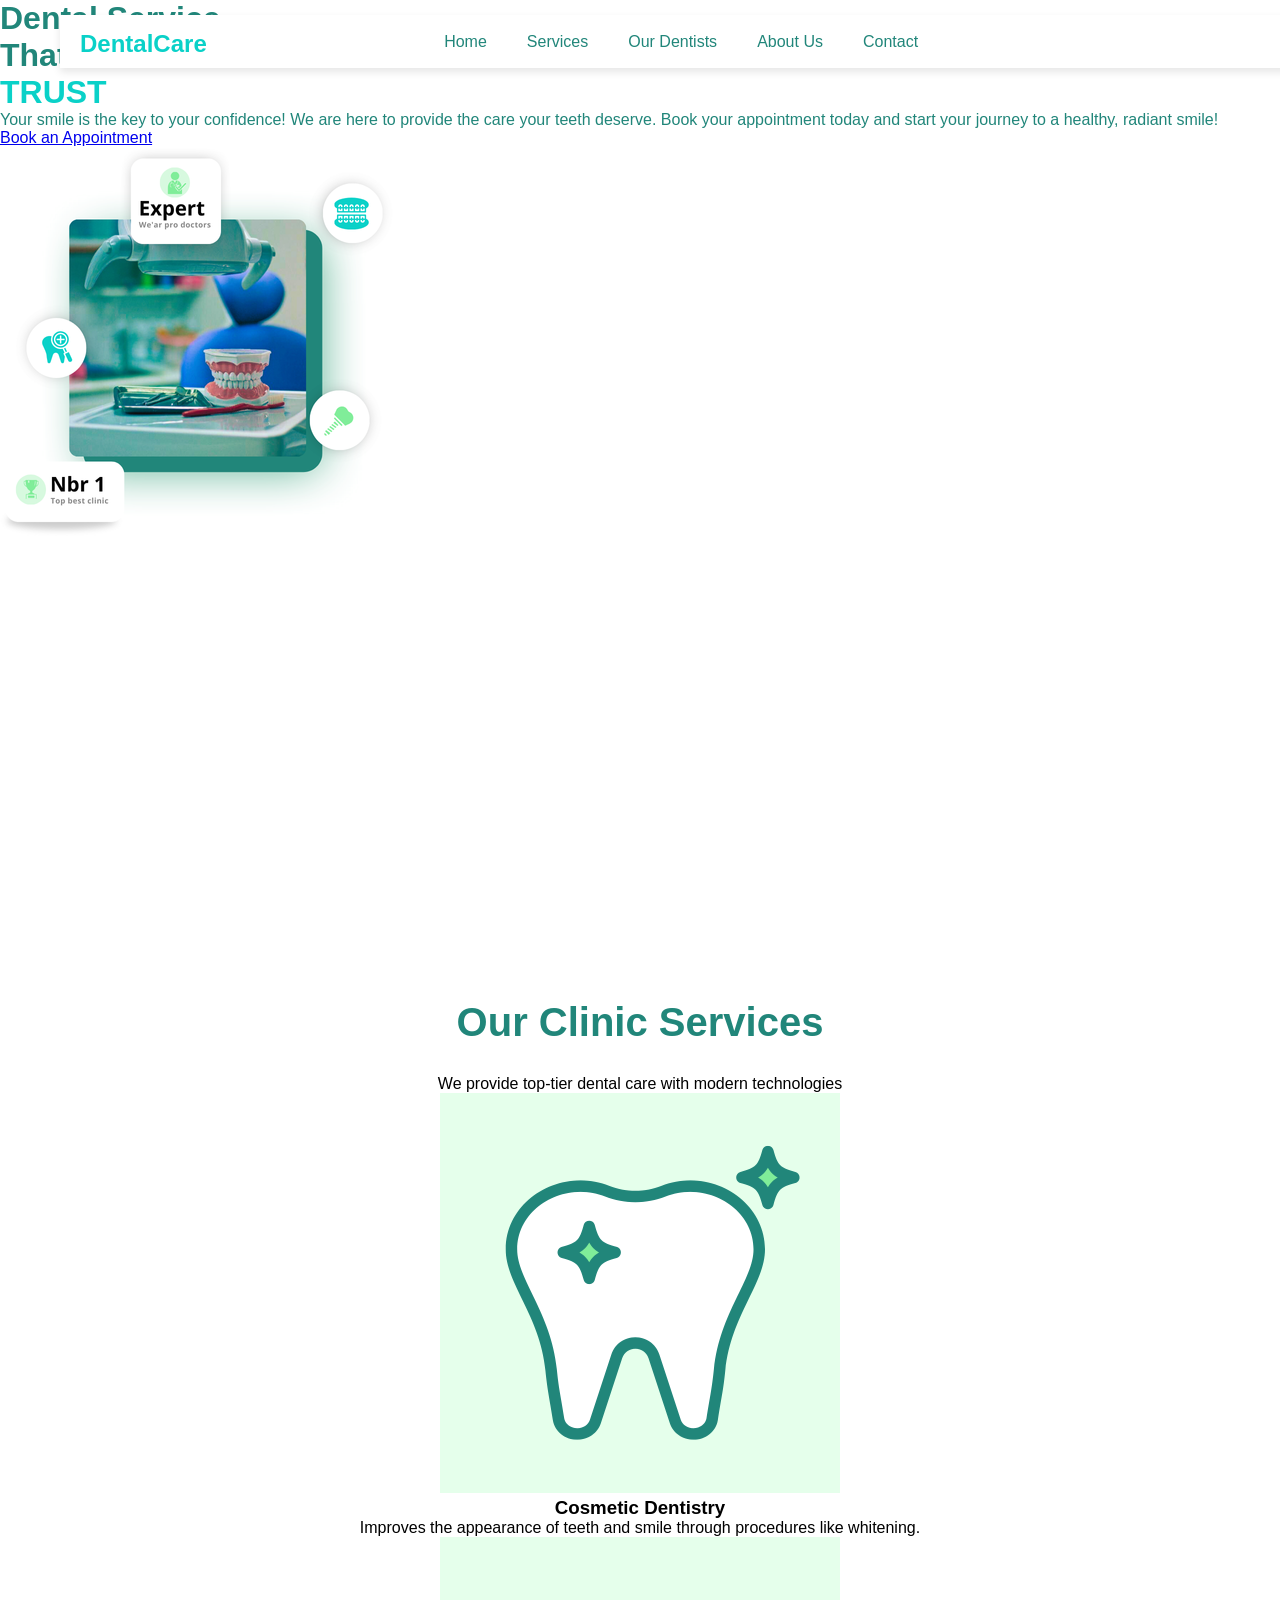
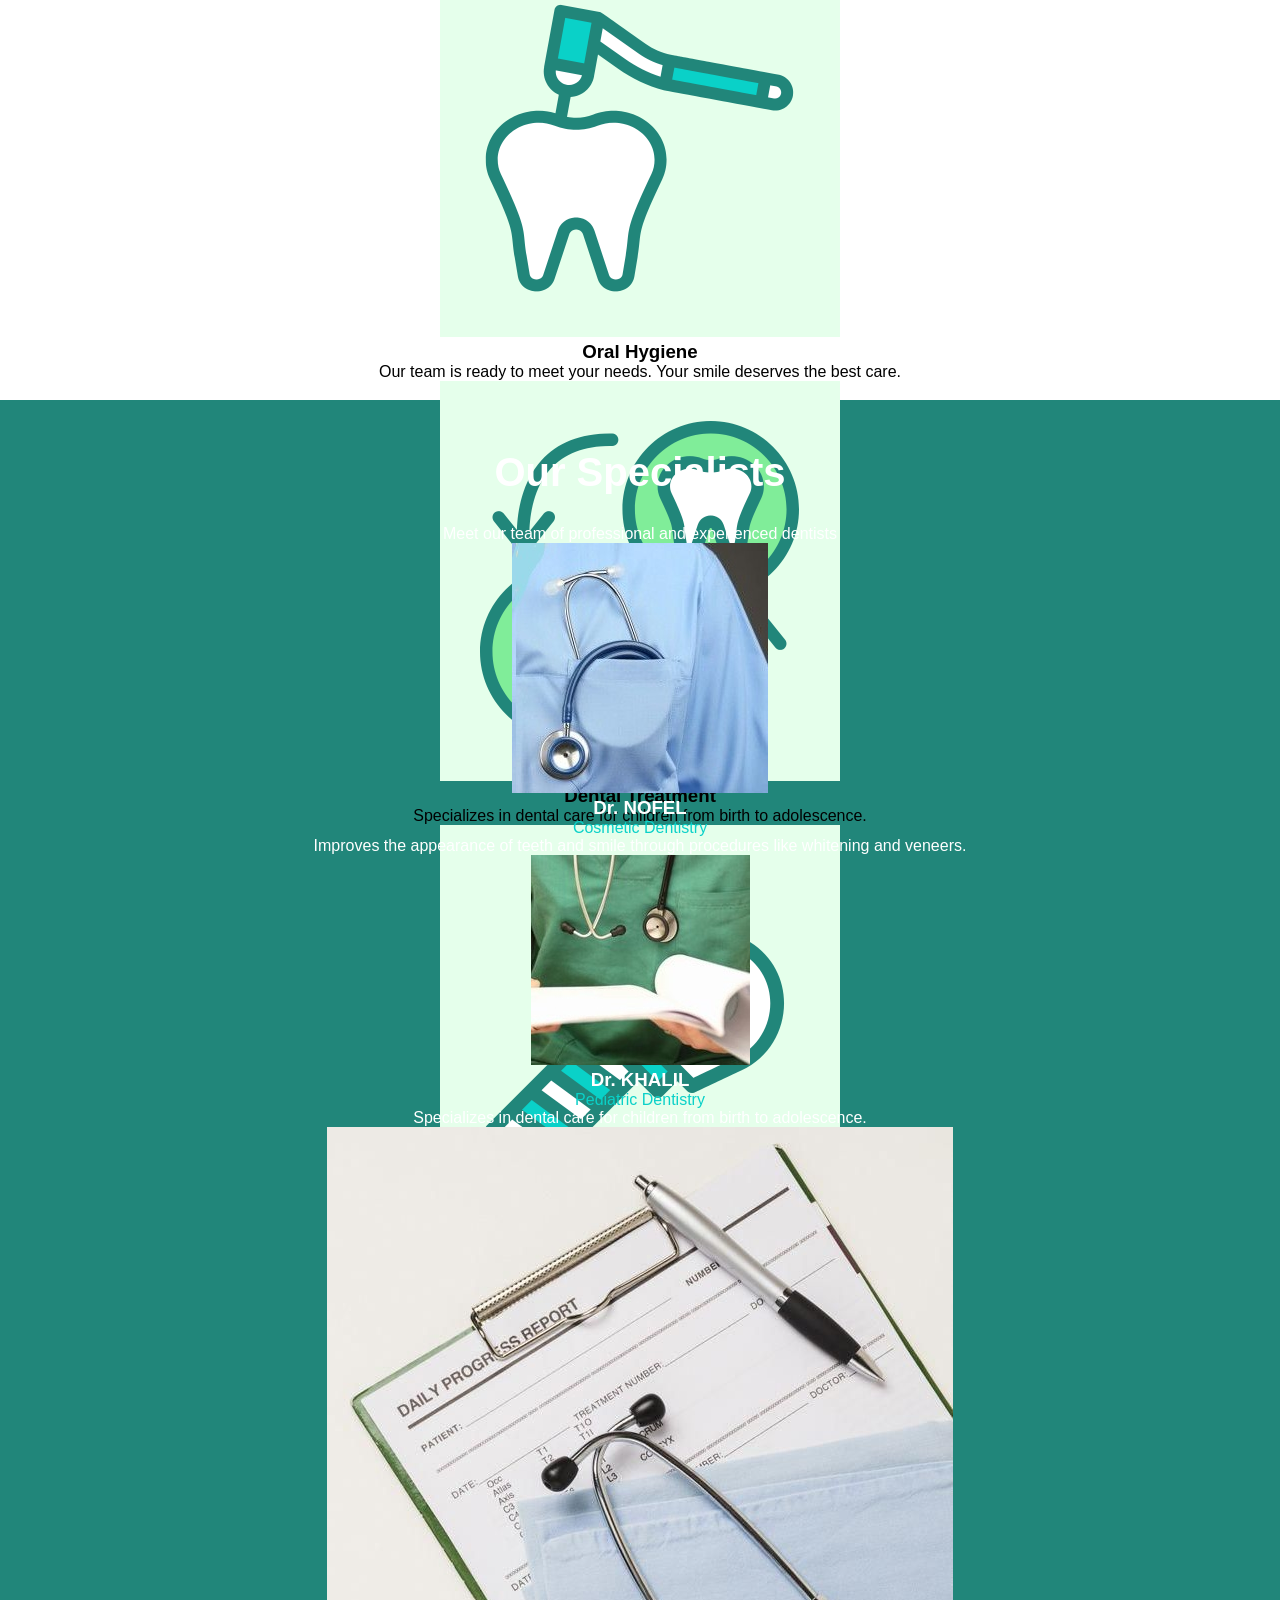
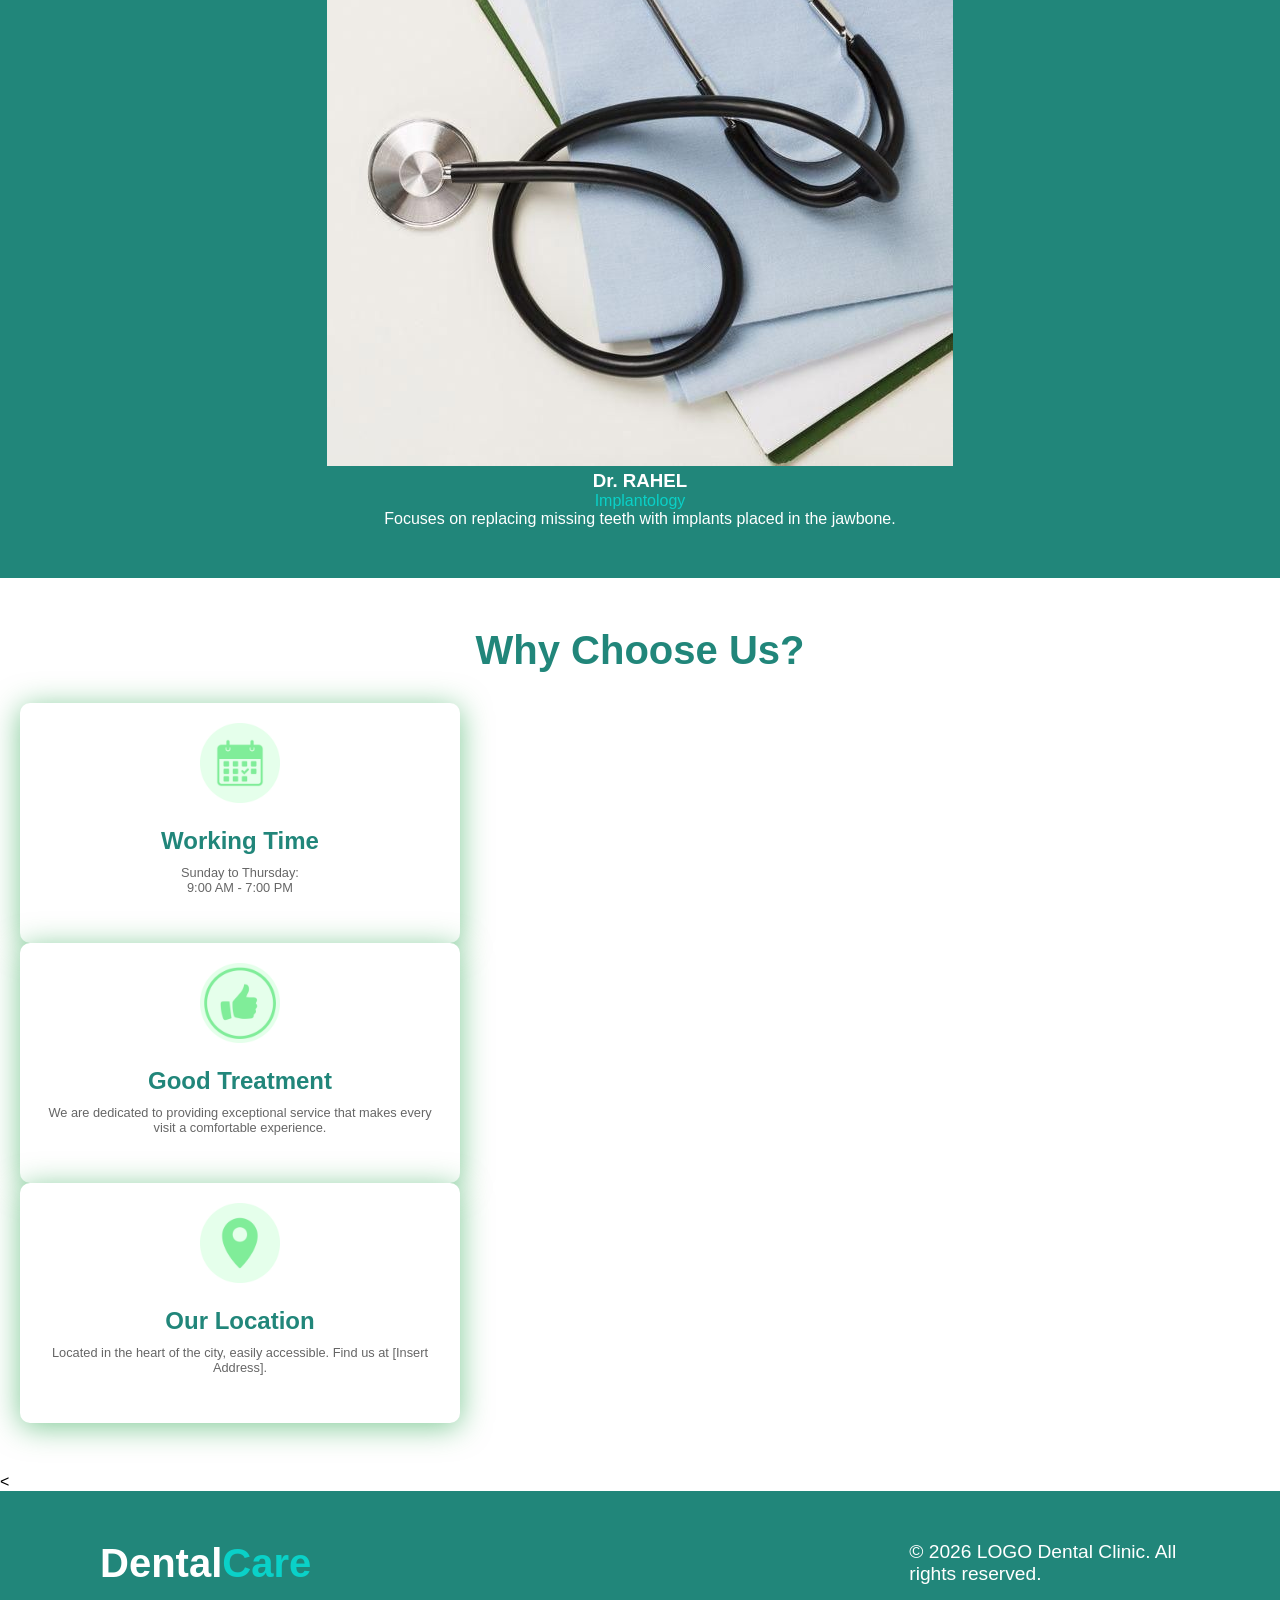
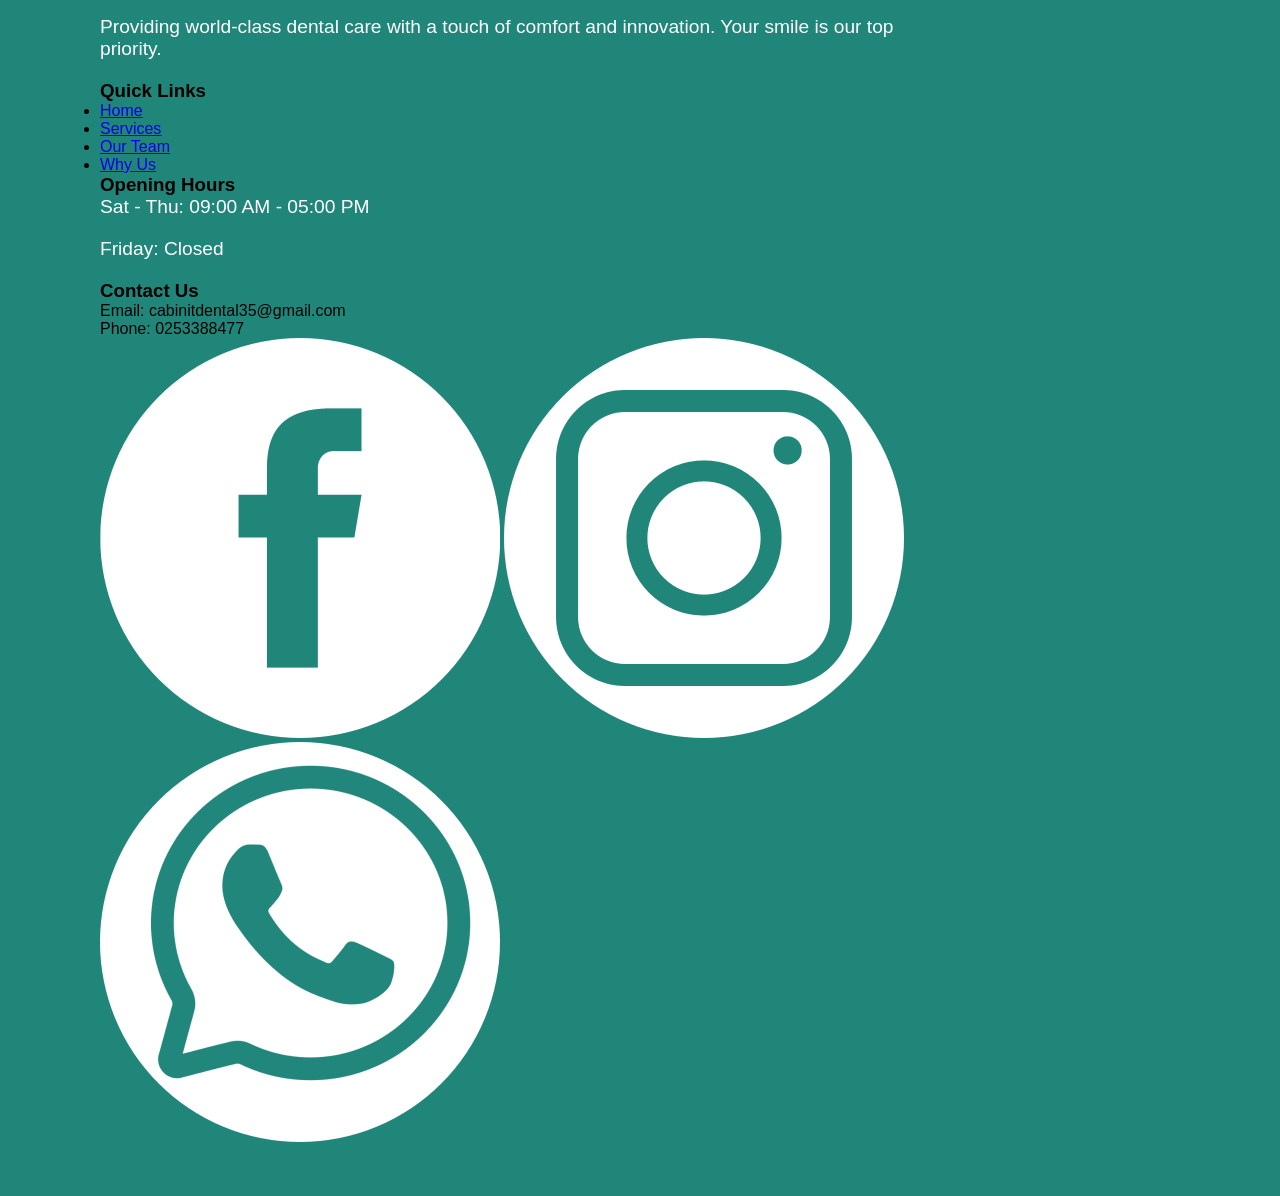
==== commit 5635c50e: "Update index.html" ====
--- a/index.html
+++ b/index.html
@@ -1,597 +1,189 @@
 <!DOCTYPE html>
 <html lang="en">
 <head>
-    <meta charset="UTF-8" />
-    <meta name="viewport" content="width=device-width, initial-scale=1.0, maximum-scale=1.5" />
-    <title>DentalCare · responsive</title>
-    <!-- Font Awesome (optional but nice) -->
-    <link rel="stylesheet" href="https://cdnjs.cloudflare.com/ajax/libs/font-awesome/6.0.0-beta3/css/all.min.css" />
-    <style>
-        /* ----- reset & base ----- */
-        * {
-            margin: 0;
-            padding: 0;
-            box-sizing: border-box;
-            font-family: 'Segoe UI', Roboto, system-ui, sans-serif;
-            scroll-behavior: smooth;
-        }
-        body {
-            background: #f9fbfd;
-            color: #1e2a3a;
-            line-height: 1.5;
-        }
-        a {
-            text-decoration: none;
-            color: inherit;
-        }
-        img {
-            max-width: 100%;
-            display: block;
-        }
-        h2 {
-            font-size: 2.2rem;
-            letter-spacing: -0.5px;
-            color: #0b2b3b;
-            margin-bottom: 1.5rem;
-        }
-        section {
-            padding: 4rem 1.5rem;
-            max-width: 1280px;
-            margin: 0 auto;
-        }
-
-        /* ----- navbar ----- */
-        .navbar {
-            display: flex;
-            flex-wrap: wrap;
-            align-items: center;
-            justify-content: space-between;
-            padding: 0.8rem 2rem;
-            background: rgba(255, 255, 255, 0.9);
-            backdrop-filter: blur(6px);
-            box-shadow: 0 4px 20px rgba(0, 20, 30, 0.06);
-            position: sticky;
-            top: 0;
-            z-index: 99;
-            border-radius: 0 0 24px 24px;
-        }
-        .logo {
-            display: flex;
-            align-items: center;
-            gap: 8px;
-        }
-        .logo img {
-            height: 44px;
-            width: auto;
-        }
-        .nav-links {
-            display: flex;
-            flex-wrap: wrap;
-            gap: 1.8rem;
-            list-style: none;
-            font-weight: 600;
-            font-size: 1rem;
-        }
-        .nav-links a {
-            color: #1e3b4a;
-            transition: 0.2s;
-            padding: 0.3rem 0;
-            border-bottom: 2px solid transparent;
-        }
-        .nav-links a:hover {
-            color: #0077b6;
-            border-bottom-color: #0077b6;
-        }
-
-        /* ----- hero (main) ----- */
-        main#home {
-            display: flex;
-            flex-wrap: wrap;
-            align-items: center;
-            justify-content: space-between;
-            padding: 2rem 2rem 1rem;
-            max-width: 1280px;
-            margin: 0 auto;
-            gap: 1.5rem;
-        }
-        main#home article {
-            flex: 1 1 380px;
-        }
-        main#home article h1 {
-            font-size: 3.2rem;
-            font-weight: 700;
-            line-height: 1.2;
-            color: #0a293a;
-        }
-        main#home article h1 span {
-            color: #0077b6;
-            background: linear-gradient(145deg, #0077b6, #00b4d8);
-            -webkit-background-clip: text;
-            -webkit-text-fill-color: transparent;
-            background-clip: text;
-        }
-        main#home article h4 {
-            font-weight: 400;
-            color: #2b4b5e;
-            margin: 0.4rem 0;
-            font-size: 1.05rem;
-        }
-        main#home article button {
-            margin-top: 1.8rem;
-            background: #0077b6;
-            border: none;
-            padding: 0.9rem 2.4rem;
-            border-radius: 60px;
-            font-size: 1rem;
-            font-weight: 600;
-            box-shadow: 0 10px 20px -8px rgba(0, 119, 182, 0.4);
-            transition: 0.2s;
-        }
-        main#home article button a {
-            color: white;
-            letter-spacing: 0.3px;
-        }
-        main#home article button:hover {
-            transform: scale(1.02);
-            background: #005f8a;
-        }
-        .bottom-right-image {
-            flex: 0 1 400px;
-            height: auto;
-            max-height: 480px;
-            object-fit: contain;
-            filter: drop-shadow(0 20px 30px rgba(0, 40, 60, 0.15));
-        }
-
-        /* ----- services ----- */
-        #serv h2 {
-            text-align: center;
-        }
-        .crds {
-            display: flex;
-            flex-wrap: wrap;
-            justify-content: center;
-            gap: 2rem;
-            margin-top: 1rem;
-        }
-        .crd {
-            background: white;
-            border-radius: 32px;
-            padding: 1.8rem 1.5rem 2rem;
-            flex: 1 1 220px;
-            max-width: 280px;
-            box-shadow: 0 12px 30px rgba(0, 20, 30, 0.06);
-            transition: 0.25s;
-            text-align: center;
-            border: 1px solid rgba(0, 119, 182, 0.08);
-        }
-        .crd:hover {
-            transform: translateY(-8px);
-            box-shadow: 0 20px 40px rgba(0, 119, 182, 0.10);
-        }
-        .crd .bg img {
-            height: 110px;
-            object-fit: contain;
-            margin: 0 auto;
-        }
-        .crd h3 {
-            margin: 0.8rem 0 0.4rem;
-            color: #0b2b3b;
-        }
-        .crd p {
-            color: #335566;
-            font-size: 0.95rem;
-        }
-
-        /* ----- dentist slider ----- */
-        #menu {
-            background: #eaf3f8;
-            border-radius: 60px 60px 20px 20px;
-            padding: 3rem 1.5rem;
-        }
-        .login {
-            display: flex;
-            flex-wrap: wrap;
-            align-items: center;
-            justify-content: space-between;
-            margin-bottom: 2rem;
-        }
-        .login a {
-            background: #0077b6;
-            color: white;
-            padding: 0.6rem 1.8rem;
-            border-radius: 60px;
-            font-weight: 600;
-            transition: 0.2s;
-        }
-        .login a:hover {
-            background: #005f8a;
-        }
-        .slider {
-            display: flex;
-            flex-wrap: wrap;
-            justify-content: center;
-            gap: 2rem;
-        }
-        .card {
-            background: white;
-            border-radius: 40px;
-            padding: 1.8rem 1.5rem 2rem;
-            flex: 1 1 220px;
-            max-width: 280px;
-            text-align: center;
-            box-shadow: 0 12px 24px rgba(0, 20, 30, 0.06);
-        }
-        .card img {
-            width: 130px;
-            height: 130px;
-            border-radius: 50%;
-            object-fit: cover;
-            margin: 0 auto 1rem;
-            border: 4px solid #c0e3f0;
-        }
-        .card h3 {
-            font-size: 1.3rem;
-        }
-        .card h5 {
-            font-weight: 600;
-            letter-spacing: 0.5px;
-        }
-        .card p {
-            color: #2f4f62;
-            font-size: 0.95rem;
-        }
-
-        /* ----- features / about ----- */
-        #features {
-            background: white;
-        }
-        .feature-cards {
-            display: flex;
-            flex-wrap: wrap;
-            gap: 2rem;
-            justify-content: center;
-        }
-        .feature-card {
-            background: #f5faff;
-            border-radius: 40px;
-            padding: 1.8rem 1.8rem 2rem;
-            flex: 1 1 240px;
-            max-width: 320px;
-            text-align: center;
-            border: 1px solid #d7eaf3;
-            transition: 0.2s;
-        }
-        .feature-card:hover {
-            background: white;
-            border-color: #0077b6;
-        }
-        .feature-card img {
-            height: 70px;
-            margin: 0 auto 0.8rem;
-        }
-        .feature-card h3 {
-            color: #0b2b3b;
-            margin-bottom: 0.4rem;
-        }
-        .feature-card p {
-            color: #335566;
-            font-size: 0.95rem;
-        }
-
-        /* ----- contact / extra ----- */
-        #extra {
-            background: #0b2b3b;
-            color: #e8f0f5;
-            border-radius: 40px 40px 0 0;
-            padding: 3rem 1.8rem;
-            display: flex;
-            flex-wrap: wrap;
-            justify-content: space-between;
-            align-items: flex-start;
-            gap: 2rem;
-            max-width: 1280px;
-            margin: 0 auto;
-        }
-        #extra .icon {
-            display: flex;
-            flex-direction: column;
-            align-items: flex-start;
-            gap: 0.4rem;
-        }
-        #extra .icon img {
-            height: 60px;
-            filter: brightness(0) invert(1);
-        }
-        #extra .icon h2 {
-            color: white;
-            margin-bottom: 0.2rem;
-        }
-        .contct p {
-            margin: 0.2rem 0;
-            font-size: 0.95rem;
-            opacity: 0.9;
-        }
-        .fb h2 {
-            color: white;
-            font-size: 1.8rem;
-            margin-bottom: 0.4rem;
-        }
-        .fb p {
-            opacity: 0.9;
-            max-width: 380px;
-        }
-        .con {
-            display: flex;
-            gap: 1rem;
-            margin-top: 1rem;
-        }
-        .con img {
-            height: 38px;
-            filter: brightness(0) invert(1);
-            transition: 0.2s;
-            cursor: pointer;
-        }
-        .con img:hover {
-            transform: scale(1.08);
-            opacity: 0.8;
-        }
-
-        /* ----- responsive tweaks ----- */
-        @media screen and (max-width: 820px) {
-            .navbar {
-                flex-direction: column;
-                align-items: stretch;
-                gap: 0.8rem;
-                padding: 0.8rem 1.2rem;
-            }
-            .nav-links {
-                justify-content: center;
-                gap: 1.2rem;
-                font-size: 0.95rem;
-            }
-            main#home {
-                flex-direction: column-reverse;
-                text-align: center;
-                padding: 1rem 1.2rem;
-            }
-            main#home article h1 {
-                font-size: 2.6rem;
-            }
-            .bottom-right-image {
-                max-height: 300px;
-                flex: 0 1 240px;
-            }
-            h2 {
-                font-size: 1.9rem;
-            }
-            section {
-                padding: 2.5rem 1rem;
-            }
-            .crds, .slider, .feature-cards {
-                gap: 1.5rem;
-            }
-            #extra {
-                flex-direction: column;
-                align-items: center;
-                text-align: center;
-            }
-            #extra .icon {
-                align-items: center;
-            }
-            .fb p {
-                max-width: 100%;
-            }
-            .con {
-                justify-content: center;
-            }
-        }
-
-        @media screen and (max-width: 480px) {
-            .nav-links {
-                gap: 0.8rem;
-                font-size: 0.85rem;
-                flex-wrap: wrap;
-            }
-            .navbar {
-                padding: 0.6rem 0.8rem;
-            }
-            main#home article h1 {
-                font-size: 2.2rem;
-            }
-            main#home article button {
-                padding: 0.7rem 1.8rem;
-                font-size: 0.9rem;
-            }
-            .crd, .card, .feature-card {
-                flex: 1 1 100%;
-                max-width: 100%;
-            }
-            .bottom-right-image {
-                max-height: 220px;
-            }
-            #menu {
-                border-radius: 30px;
-            }
-            #extra {
-                border-radius: 30px 30px 0 0;
-                padding: 2rem 1rem;
-            }
-        }
-        /* small extra polish */
-        .nav-img {
-            border-radius: 12px;
-        }
-        .logo h2 {
-            font-size: 1.3rem;
-            margin: 0;
-            color: #0b2b3b;
-        }
-        .logo {
-            gap: 4px;
-        }
-        /* make button text white */
-        main#home article button a {
-            color: white;
-        }
-        /* service section fix */
-        #serv .crds:last-of-type {
-            margin-top: 0.5rem;
-        }
-        /* extra spacing */
-        .crd p, .card p {
-            margin-top: 0.2rem;
-        }
-    </style>
+    <meta charset="UTF-8">
+    <meta http-equiv="X-UA-Compatible" content="IE=edge">
+    <meta name="viewport" content="width=device-width, initial-scale=1.0">
+    <title>Modern Dental Clinic</title>
+    <!-- خط مودرن واحترافي -->
+    <link href="https://fonts.googleapis.com/css2?family=Inter:wght@300;400;500;600;700&display=swap" rel="stylesheet">
+    <link rel="stylesheet" href="landingpage.css">
+    <link rel="icon" href="a.ico">
 </head>
 <body>
-    <!-- navbar -->
-    <nav class="navbar" id="home">
-        <div class="logo">
-            <img src="data:image/svg+xml,%3Csvg xmlns='http://www.w3.org/2000/svg' viewBox='0 0 100 100'%3E%3Ccircle cx='50' cy='50' r='45' fill='%230077b6'/%3E%3Cpath d='M35 30 L65 30 L70 45 L30 45 Z' fill='white'/%3E%3Ccircle cx='40' cy='55' r='6' fill='white'/%3E%3Ccircle cx='60' cy='55' r='6' fill='white'/%3E%3C/svg%3E" alt="logo" class="nav-img" style="height:44px;" />
-            <h2>DENTAL</h2>
+
+    <!-- Header / Navbar -->
+    <header class="navbar">
+        <div class="logo">    
+            
+            <h2>Dental<span>Care</span></h2>
         </div>
         <ul class="nav-links">
             <li><a href="#home">Home</a></li>
-            <li><a href="#serv">Service</a></li>
-            <li><a href="#menu">Our Dentist</a></li>
-            <li><a href="#features">About us</a></li>
+            <li><a href="#serv">Services</a></li>
+            <li><a href="#menu">Our Dentists</a></li>
+            <li><a href="#features">About Us</a></li>
             <li><a href="#extra">Contact</a></li>
         </ul>
-    </nav>
+        <div class="nav-actions">
+            <a href="../login-web/index.html" class="btn-secondary">Log In</a>
+        </div>
+    </header>
 
-    <!-- hero -->
-    <main id="home">
-        <article>
-            <h1>Dental Service <br />That You Can <br /><span>TRUST</span></h1>
-            <h4>Your smile is the key to your confidec!</h4>
-            <h4>We are here to provide the care your teeth deserve. book your appointment today</h4>
-            <h4>and start your jourey to healthy, radiant smile !</h4>
-            <button><a href="#"><b> book an appointment </b></a></button>
-        </article>
-        <img src="data:image/svg+xml,%3Csvg xmlns='http://www.w3.org/2000/svg' viewBox='0 0 400 400'%3E%3Ccircle cx='200' cy='200' r='160' fill='%23e3f0f7'/%3E%3Cpath d='M120 180 L280 180 L280 260 L120 260 Z' fill='%230077b6' opacity='0.3'/%3E%3Ccircle cx='160' cy='220' r='20' fill='white'/%3E%3Ccircle cx='240' cy='220' r='20' fill='white'/%3E%3Cpath d='M150 280 L250 280' stroke='white' stroke-width='12' stroke-linecap='round'/%3E%3C/svg%3E" alt="smile" class="bottom-right-image" />
+    <!-- Hero Section -->
+    <main id="home" class="hero">
+        <div class="hero-content">
+            <h1>Dental Service <br>That You Can <br><span>TRUST</span></h1>
+            <p class="hero-subtitle">Your smile is the key to your confidence! We are here to provide the care your teeth deserve. Book your appointment today and start your journey to a healthy, radiant smile!</p>
+            <a href="../clientrdv/rdv.php" class="btn-primary">Book an Appointment</a>
+        </div>
+        <div class="hero-image">
+            <img src="14.png" alt="Dental Care">
+        </div>
     </main>
 
-    <!-- services -->
-    <section id="serv">
-        <h2>Our Clinic Service</h2>
-        <div class="crds">
-            <div class="crd">
-                <div class="bg"><img src="data:image/svg+xml,%3Csvg xmlns='http://www.w3.org/2000/svg' viewBox='0 0 100 100'%3E%3Ccircle cx='50' cy='50' r='40' fill='%23d4edf7'/%3E%3Cpath d='M30 45 L70 45 L70 60 L30 60 Z' fill='%230077b6'/%3E%3Ccircle cx='40' cy='35' r='8' fill='white'/%3E%3Ccircle cx='60' cy='35' r='8' fill='white'/%3E%3C/svg%3E" alt="cosmetic" /></div>
+    <!-- Services Section -->
+    <section id="serv" class="services">
+        <div class="section-title">
+            <h2>Our Clinic Services</h2>
+            <p>We provide top-tier dental care with modern technologies</p>
+        </div>
+        <div class="services-grid">
+            <div class="service-card"> 
+                <div class="service-icon-bg">
+                    <img src="19.png" alt="Cosmetic">
+                </div>
                 <h3>Cosmetic Dentistry</h3>
                 <p>Improves the appearance of teeth and smile through procedures like whitening.</p>
             </div>
-            <div class="crd">
-                <div class="bg"><img src="data:image/svg+xml,%3Csvg xmlns='http://www.w3.org/2000/svg' viewBox='0 0 100 100'%3E%3Ccircle cx='50' cy='50' r='40' fill='%23d4edf7'/%3E%3Cpath d='M35 50 L65 50' stroke='%230077b6' stroke-width='8' stroke-linecap='round'/%3E%3Ccircle cx='50' cy='50' r='25' fill='none' stroke='%230077b6' stroke-width='6'/%3E%3C/svg%3E" alt="hygiene" /></div>
+            <div class="service-card">
+                <div class="service-icon-bg">
+                    <img src="20.png" alt="Hygiene">
+                </div>
                 <h3>Oral Hygiene</h3>
-                <p>our team is ready to meet your needs Your smile deserves the best.</p>
+                <p>Our team is ready to meet your needs. Your smile deserves the best care.</p>
             </div>
-        </div>
-        <div class="crds">
-            <div class="crd">
-                <div class="bg"><img src="data:image/svg+xml,%3Csvg xmlns='http://www.w3.org/2000/svg' viewBox='0 0 100 100'%3E%3Ccircle cx='50' cy='50' r='40' fill='%23d4edf7'/%3E%3Crect x='35' y='35' width='30' height='30' fill='%230077b6' rx='6'/%3E%3Ccircle cx='50' cy='50' r='10' fill='white'/%3E%3C/svg%3E" alt="pediatric" /></div>
-                <h3>Dental treatment</h3>
-                <p>Sesializes in dental care for children from birth to adolescence.</p>
+            <div class="service-card">
+                <div class="service-icon-bg">
+                    <img src="21.png" alt="Treatment">
+                </div>
+                <h3>Dental Treatment</h3>
+                <p>Specializes in dental care for children from birth to adolescence.</p>
             </div>
-            <div class="crd">
-                <div class="bg"><img src="data:image/svg+xml,%3Csvg xmlns='http://www.w3.org/2000/svg' viewBox='0 0 100 100'%3E%3Ccircle cx='50' cy='50' r='40' fill='%23d4edf7'/%3E%3Cpath d='M30 50 L70 50 M50 30 L50 70' stroke='%230077b6' stroke-width='8' stroke-linecap='round'/%3E%3Ccircle cx='50' cy='50' r='18' fill='none' stroke='%230077b6' stroke-width='6'/%3E%3C/svg%3E" alt="implants" /></div>
+            <div class="service-card">
+                <div class="service-icon-bg">
+                    <img src="22.png" alt="Implants">
+                </div>
                 <h3>Dental Implants</h3>
-                <p>Foucuses on replacing missing teeth with implants placed in the jawbone.</p>
+                <p>Focuses on replacing missing teeth with implants placed in the jawbone.</p>
             </div>
         </div>
     </section>
 
-    <!-- dentist -->
-    <section id="menu">
-        <div class="login">
-            <h2>Our Dentist</h2>
-            <a href="#"><b> log in </b></a>
+    <!-- Dentists Section -->
+    <section id="menu" class="dentists">
+        <div class="section-title">
+            <h2>Our Specialists</h2>
+            <p>Meet our team of professional and experienced dentists</p>
         </div>
-        <div class="slider">
-            <div class="card">
-                <img src="data:image/svg+xml,%3Csvg xmlns='http://www.w3.org/2000/svg' viewBox='0 0 100 100'%3E%3Ccircle cx='50' cy='45' r='28' fill='%23b3d9e8'/%3E%3Ccircle cx='38' cy='40' r='5' fill='%231e2a3a'/%3E%3Ccircle cx='62' cy='40' r='5' fill='%231e2a3a'/%3E%3Cpath d='M40 60 Q50 70 60 60' stroke='%231e2a3a' stroke-width='4' fill='none'/%3E%3C/svg%3E" alt="dr nofel" />
-                <h3>Dr.NOFEL</h3>
-                <h5 style="color:#80ed99;">COSMITIC DENTISTRY</h5>
-                <p>Improves the appearance of teeth and smile through procedures like whitening and veneers</p>
+        <div class="dentists-grid">
+            <div class="dentist-card">
+                <div class="avatar-container">
+                    <img src="ac_.jpg" alt="Dr. Nofel">
+                </div>
+                <h3>Dr. NOFEL</h3>
+                <span class="specialty">Cosmetic Dentistry</span>
+                <p>Improves the appearance of teeth and smile through procedures like whitening and veneers.</p>
             </div>
-            <div class="card">
-                <img src="data:image/svg+xml,%3Csvg xmlns='http://www.w3.org/2000/svg' viewBox='0 0 100 100'%3E%3Ccircle cx='50' cy='45' r='28' fill='%23b3d9e8'/%3E%3Ccircle cx='38' cy='40' r='5' fill='%231e2a3a'/%3E%3Ccircle cx='62' cy='40' r='5' fill='%231e2a3a'/%3E%3Crect x='40' y='58' width='20' height='12' fill='%231e2a3a' rx='4'/%3E%3C/svg%3E" alt="dr khalil" />
-                <h3>Dr.KHALIL</h3>
-                <h5 style="color:#80ed99;">PEDIATRIC DENTISTRY</h5>
-                <p>Sesializes in dental care for children from birth to adolescence</p>
+            <div class="dentist-card">
+                <div class="avatar-container">
+                    <img src="ab.jpg" alt="Dr. Khalil">
+                </div>
+                <h3>Dr. KHALIL</h3>
+                <span class="specialty">Pediatric Dentistry</span>
+                <p>Specializes in dental care for children from birth to adolescence.</p>
             </div>
-            <div class="card">
-                <img src="data:image/svg+xml,%3Csvg xmlns='http://www.w3.org/2000/svg' viewBox='0 0 100 100'%3E%3Ccircle cx='50' cy='45' r='28' fill='%23b3d9e8'/%3E%3Ccircle cx='40' cy='40' r='5' fill='%231e2a3a'/%3E%3Ccircle cx='60' cy='40' r='5' fill='%231e2a3a'/%3E%3Cpath d='M42 65 L58 65' stroke='%231e2a3a' stroke-width='5' stroke-linecap='round'/%3E%3C/svg%3E" alt="dr rahel" />
-                <h3>Dr.RAHEL</h3>
-                <h5 style="color:#80ed99;">IMPLANTOLOGY</h5>
-                <p>Foucuses on replacing missing teeth with implants placed in the jawbone</p>
+            <div class="dentist-card">
+                <div class="avatar-container">
+                    <img src="ad.jpg" alt="Dr. Rahel">
+                </div>
+                <h3>Dr. RAHEL</h3>
+                <span class="specialty">Implantology</span>
+                <p>Focuses on replacing missing teeth with implants placed in the jawbone.</p>
             </div>
         </div>
     </section>
 
-    <!-- about -->
-    <section id="features">
-        <h2>About Us?</h2>
-        <div class="feature-cards">
+    <!-- About / Features Section -->
+    <section id="features" class="features">
+        <div class="section-title">
+            <h2>Why Choose Us?</h2>
+        </div>
+        <div class="features-grid">
             <div class="feature-card">
-                <img src="data:image/svg+xml,%3Csvg xmlns='http://www.w3.org/2000/svg' viewBox='0 0 100 100'%3E%3Ccircle cx='50' cy='50' r='40' fill='%23d4edf7'/%3E%3Crect x='30' y='30' width='40' height='40' fill='%230077b6' rx='8'/%3E%3Ccircle cx='50' cy='50' r='10' fill='white'/%3E%3C/svg%3E" alt="time" />
-                <h3>WORKING TIME</h3>
-                <p>Sunday to Thursday: 9:00 AM - 7:00 PM</p>
+                <img src="16.png" alt="Working Time">
+                <h3>Working Time</h3>
+                <p>Sunday to Thursday:<br>9:00 AM - 7:00 PM</p>
             </div>
             <div class="feature-card">
-                <img src="data:image/svg+xml,%3Csvg xmlns='http://www.w3.org/2000/svg' viewBox='0 0 100 100'%3E%3Ccircle cx='50' cy='50' r='40' fill='%23d4edf7'/%3E%3Cpath d='M30 40 L70 40 L70 60 L30 60 Z' fill='%230077b6'/%3E%3Ccircle cx='50' cy='35' r='10' fill='white'/%3E%3C/svg%3E" alt="treatment" />
-                <h3>GOOD TREATMENT</h3>
-                <p>We are dedicated to providing exceptional service that makes every visit a comfortable and pleasant experience.</p>
+                <img src="17.png" alt="Treatment">
+                <h3>Good Treatment</h3>
+                <p>We are dedicated to providing exceptional service that makes every visit a comfortable experience.</p>
             </div>
             <div class="feature-card">
-                <img src="data:image/svg+xml,%3Csvg xmlns='http://www.w3.org/2000/svg' viewBox='0 0 100 100'%3E%3Ccircle cx='50' cy='50' r='40' fill='%23d4edf7'/%3E%3Cpath d='M30 45 L70 45 L70 65 L30 65 Z' fill='%230077b6'/%3E%3Cpath d='M45 45 L55 45 L55 65 L45 65 Z' fill='white'/%3E%3C/svg%3E" alt="location" />
-                <h3>OUR LOCATION</h3>
-                <p>We are located in the heart of the city, easily accessible for your convenience.</p>
+                <img src="15.png" alt="Location">
+                <h3>Our Location</h3>
+                <p>Located in the heart of the city, easily accessible. Find us at [Insert Address].</p>
             </div>
         </div>
     </section>
 
-    <!-- contact -->
-    <section id="extra">
-        <div class="icon">
-            <img src="data:image/svg+xml,%3Csvg xmlns='http://www.w3.org/2000/svg' viewBox='0 0 100 100'%3E%3Ccircle cx='50' cy='50' r='45' fill='%23ffffff'/%3E%3Cpath d='M35 30 L65 30 L70 45 L30 45 Z' fill='%230077b6'/%3E%3Ccircle cx='40' cy='55' r='6' fill='%230077b6'/%3E%3Ccircle cx='60' cy='55' r='6' fill='%230077b6'/%3E%3C/svg%3E" alt="logo" />
-            <h2>LOGO.</h2>
-            <div class="contct">
-                <p>adress email : <br /> cabinitdental35@gmail.com</p>
-                <p>phone number : <br /> 0253388477</p>
+    <<footer id="extra" class="footer">
+    <div class="footer-container">
+        
+        <div class="footer-column">
+            <div class="footer-logo">
+                
+               <h2>Dental<span>Care</span></h2>
+            </div>
+            <p>Providing world-class dental care with a touch of comfort and innovation. Your smile is our top priority.</p>
+        </div>
+
+        <div class="footer-column">
+            <h3>Quick Links</h3>
+            <ul class="footer-links">
+                <li><a href="#">Home</a></li>
+                <li><a href="#services">Services</a></li>
+                <li><a href="#dentists">Our Team</a></li>
+                <li><a href="#features">Why Us</a></li>
+            </ul>
+        </div>
+
+        <div class="footer-column">
+            <h3>Opening Hours</h3>
+            <p>Sat - Thu: 09:00 AM - 05:00 PM</p>
+            <p>Friday: Closed</p>
+        </div>
+
+        <div class="footer-column">
+            <h3>Contact Us</h3>
+            <ul class="contact-info" style="list-style: none;">
+                <li>Email: cabinitdental35@gmail.com</li>
+                <li>Phone: 0253388477</li>
+            </ul>
+            <div class="social-icons">
+                <img src="2.png" alt="Facebook">
+                <img src="3.png" alt="Instagram">
+                <img src="4.png" alt="Twitter">
             </div>
         </div>
-        <div class="fb">
-            <h2>Don't hestate to reach out</h2>
-            <p>our team is ready to answer all your questions and meet your needs . <br /> Your smile deserves the best!</p>
-            <div class="con">
-                <img src="data:image/svg+xml,%3Csvg xmlns='http://www.w3.org/2000/svg' viewBox='0 0 100 100'%3E%3Crect width='100' height='100' fill='%23ffffff' rx='20'/%3E%3Cpath d='M30 30 L70 30 L70 70 L30 70 Z' fill='%230077b6'/%3E%3C/svg%3E" alt="fb" />
-                <img src="data:image/svg+xml,%3Csvg xmlns='http://www.w3.org/2000/svg' viewBox='0 0 100 100'%3E%3Ccircle cx='50' cy='50' r='45' fill='%23ffffff'/%3E%3Ccircle cx='50' cy='50' r='25' fill='%230077b6'/%3E%3C/svg%3E" alt="ig" />
-                <img src="data:image/svg+xml,%3Csvg xmlns='http://www.w3.org/2000/svg' viewBox='0 0 100 100'%3E%3Crect width='100' height='100' fill='%23ffffff' rx='20'/%3E%3Cpath d='M30 40 L70 40 L70 70 L30 70 Z' fill='%230077b6'/%3E%3C/svg%3E" alt="x" />
-            </div>
-        </div>
-    </section>
 
-    <!-- (script from original – kept for compatibility) -->
-    <script>
-        // original script content (minimal adaptation)
-        window.onload = function() {
-            const savedImage = localStorage.getItem("savedImage");
-            if (savedImage) {
-                // optional: if you want to use it somewhere
-            }
-        };
-        function openFileDialog() { /* ... */ }
-        function loadImage(event) { /* ... */ }
-        function reloadPage() { window.location.reload(); }
-        function displayCurrentDate() { /* ... */ }
-        document.addEventListener("DOMContentLoaded", function() { /* calendar stub */ });
-        function showModal() { /* ... */ }
-        function closeModal() { /* ... */ }
-        function submitNote() { /* ... */ }
-        function createNoteCard(note) { /* ... */ }
-        document.getElementById('out')?.addEventListener('click', function() { /* ... */ });
-        console.log('responsive landing – ready');
-    </script>
+    </div>
+
+    <div class="footer-bottom">
+        <p>&copy; 2026 LOGO Dental Clinic. All rights reserved.</p>
+    </div>
+</footer>
+
 </body>
 </html>
--- a/landingpage.css
+++ b/landingpage.css
@@ -0,0 +1,340 @@
+*{
+   /* color: #21867a;*/
+    margin: 0;
+    padding: 0;
+   font-family: Verdana, Geneva, Tahoma, sans-serif;
+   
+}
+main{
+    color: #21867a;
+    height: 100vh;
+    width: 100%;
+    background-color: rgb(255, 255, 255);
+}
+span{
+    color:#0ad1c8;
+    
+}
+.navbar {
+    display: flex;
+    justify-content: space-between;
+    align-items: center;
+    padding: 10px 20px;
+    background-color: #fff;
+    box-shadow: 0 4px 8px rgba(0, 0, 0, 0.1);
+    margin-top: 15px;
+    margin-left: 60px;
+    z-index: 100;
+    width: 100vw;
+    position: fixed;
+}
+.logo{
+    display: flex;
+    flex-direction: row;
+}
+.logo h2{
+    margin-top: 5px;
+    color: #0ad1c8;
+}
+.nav-links {
+    margin-right: 160px;
+    list-style: none;
+    display: flex;
+    gap: 40px;
+}
+
+.nav-links li {
+    display: inline;
+}
+
+.nav-links a {
+    text-decoration: none;
+    color:#21867a;
+    font-weight: 500;
+}
+
+.nav-links a:hover {
+    color:#0ad1c8;
+   
+}
+
+.nav-icons {
+    display: flex;
+    gap: 15px;
+}
+
+.nav-icons img {
+    width: 20px;
+    height: 20px;
+    cursor: pointer;
+}
+
+.nav-icons a:hover img {
+    opacity: 0.7;
+}
+
+button{
+    border: none;
+    background-color: #0ad1c8;  
+    margin-top: 35px;
+    margin-left: 120px;
+    height: 40px;
+    width: auto;
+    padding: 10px;
+    border-radius: 8px;
+    box-shadow: 0 4px 20px rgba(2, 222, 178, 0.969);
+}
+button a{
+    text-decoration: none;
+    color: #fff;
+    background-color: #0ad1c8;
+}
+a b{
+    background-color: #0ad1c8;
+    color: #fff;
+   
+}
+button:hover{
+    border: solid #fff;
+    
+}
+
+article div a{
+    background: #000;
+}
+article{
+    display: flex;
+    flex-direction: row;
+}
+article img{
+    position: relative;
+    z-index: 10;
+    margin-right: 70px;
+    margin-left: 150px;
+    margin-top: 50px;
+}
+article h1 {
+    width: 600px;
+    margin-left: 120px;
+    margin-top: 80px;
+    font-size: 4.5rem;
+    margin-bottom: 10px;
+}
+article h4{
+    margin-left: 120px;
+    margin-bottom: 5px;
+    color: #21867a;
+}
+.bottom-right-image{
+    position: absolute;
+    
+    z-index: 0;
+    bottom: 0;
+    right: 0;
+}
+#serv {
+    padding: 100px 100px;
+    background-color: #ffffff;
+    text-align: center; 
+    height: 100vh;
+}
+
+#serv h2 {
+    color: #21867a;
+    font-size: 2.5rem;
+    margin-bottom: 30px;
+}
+
+.crds {
+    display: flex;
+    justify-content: space-evenly;
+    flex-direction: row;
+    gap: 100px;
+    margin-bottom: 100px;
+}
+
+.crd {
+    background-color: rgb(255, 255, 255);
+    border-radius: 15px;
+    text-align: center;
+    display: flex;
+    flex-direction: row;
+    width: 400px;
+    height: 200px;
+    box-shadow: 0 6px 20px rgba(136, 201, 157, 0.511);
+    
+}
+.crd h3{
+    color: #21867a;
+    text-align: left;
+    font-family: Verdana, Geneva, Tahoma, sans-serif;
+    font-size: 1.5rem;
+    
+    margin: 15px;
+}
+.crd p{
+    color: #666;
+    text-align: left;
+    font-family: Verdana, Geneva, Tahoma, sans-serif;
+    margin: 15px;
+    font-size: 0.8rem;
+}
+.bg{
+    background-color: #e5ffeb;
+}
+.bg img{
+    margin-left: 50px;
+    margin-top: 40px;
+    margin-bottom: 70px;
+    margin-right: 50px;
+}
+
+#menu {
+    padding: 50px 20px;
+    color: #ffffff;
+    background-color:#21867a;
+    text-align: center;
+}
+
+#menu h2 {
+    font-size: 2.5rem;
+    margin-bottom: 30px;
+}
+
+.slider {
+    display: flex;
+    justify-content: space-evenly;
+    /*overflow-x: scroll;*/
+    
+}
+
+.card {
+    background-color: #ffffff;
+    border: 1px solid #e0e0e0;
+    border-radius: 30px;
+    padding: 20px;
+    width: 300px;
+    min-width: 300px;
+    text-align: center;
+}
+
+.card img {
+    width: 150px;
+    height: 150px;
+    border-radius: 50%;
+}
+
+.card h3 {
+    color:#21867a;
+    margin: 15px 0 10px;
+    font-size: 1.5rem;
+    font-weight: 600;
+}
+
+.card p {
+    
+    font-size: 1rem;
+    color: #666;
+}
+/* الصفحة الثالثة */
+#features {
+    padding: 50px 20px;
+    background-color: #ffffff;
+    text-align: center;
+}
+
+#features h2 {
+    color: #21867a;
+    font-size: 2.5rem;
+    margin-bottom: 30px;
+}
+
+.feature-cards {
+    display: flex;
+    justify-content: space-evenly;
+    flex-wrap: wrap;
+    gap: 100px;
+}
+
+.feature-card {
+    background-color: rgb(255, 255, 255);
+    padding: 20px;
+    border-radius: 10px;
+    text-align: center;
+    flex-direction: row;
+    width: 400px;
+    height: 200px;
+    box-shadow: 0 4px 30px rgba(0, 150, 48, 0.511);
+    
+}
+
+.feature-card img {
+    width: 80px;
+    margin-bottom: 20px;
+}
+
+.feature-card h3 {
+    font-size: 1.5rem;
+    margin-bottom: 10px;
+    color: #21867a;
+}
+
+.feature-card p {
+    font-size: 0.8rem;
+    color:#666;
+}/* الصفحة الرابعة */
+#extra {
+    padding: 50px 100px;
+    background-color: #21867a;
+    display: flex;
+    flex-direction: row;
+}
+.icon{
+    min-width: 600px;
+}
+.fb {
+    text-align: center;
+    margin-left: 130px;
+}
+.contct{
+    display: flex;
+    flex-direction: row;
+    gap: 40px;
+    
+}
+.con{
+    display: flex;
+    flex-direction: row;
+    gap: 15px;
+    margin-left: 140px;
+}
+#extra h2 {
+    font-size: 2.5rem;
+    margin-bottom: 30px;
+    color: #fff;;
+}
+
+#extra p {
+    font-size: 1.2rem;
+    margin-bottom: 20px;
+    color: #ffffff;
+}
+.login{
+    display: flex;
+    margin-left: 500px;
+}
+.login a{
+    margin-left: 380px;
+    border: none;
+    text-decoration: none;
+    color: #fff;
+    background-color: #0ad1c8;
+    border-radius: 8px;
+    width: 80px;
+    height: 30px;
+    flex-direction: row;
+    padding-top: 5px;
+}
+.login a:hover{
+    border: solid;
+}
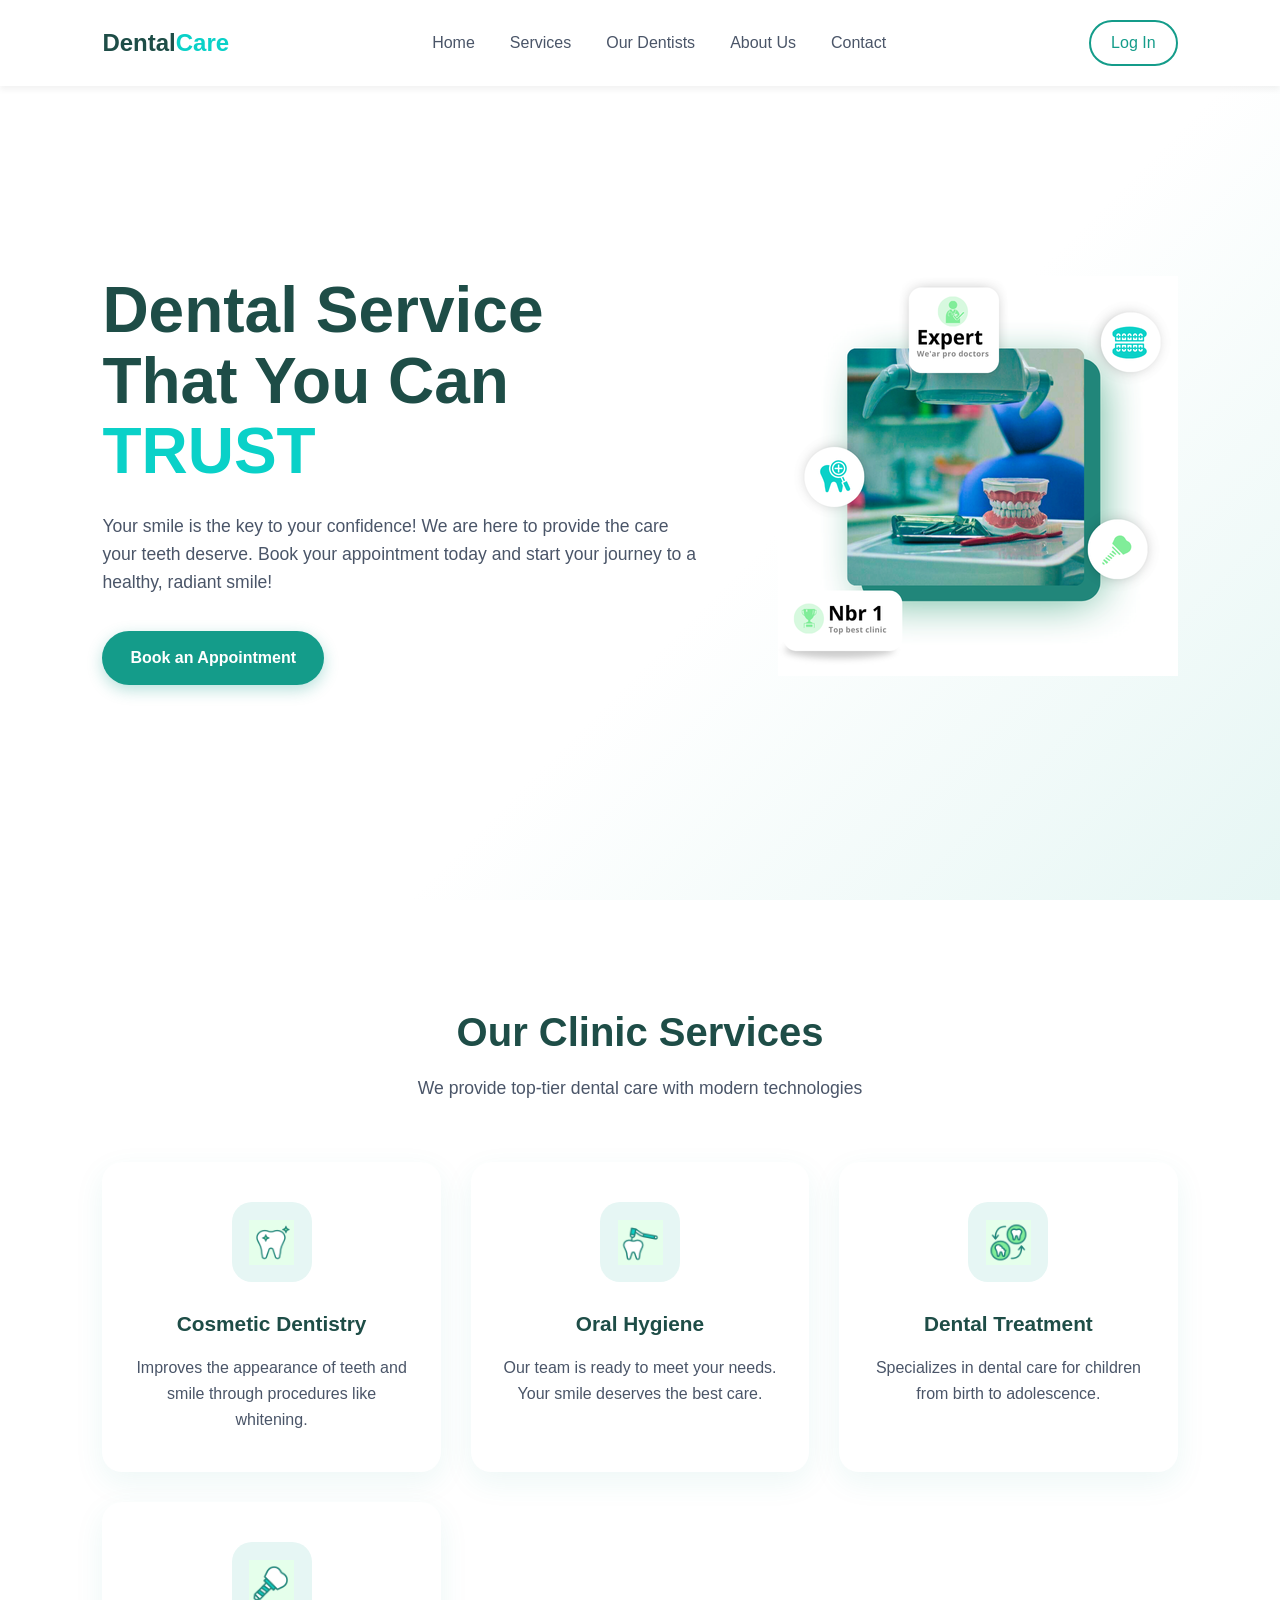
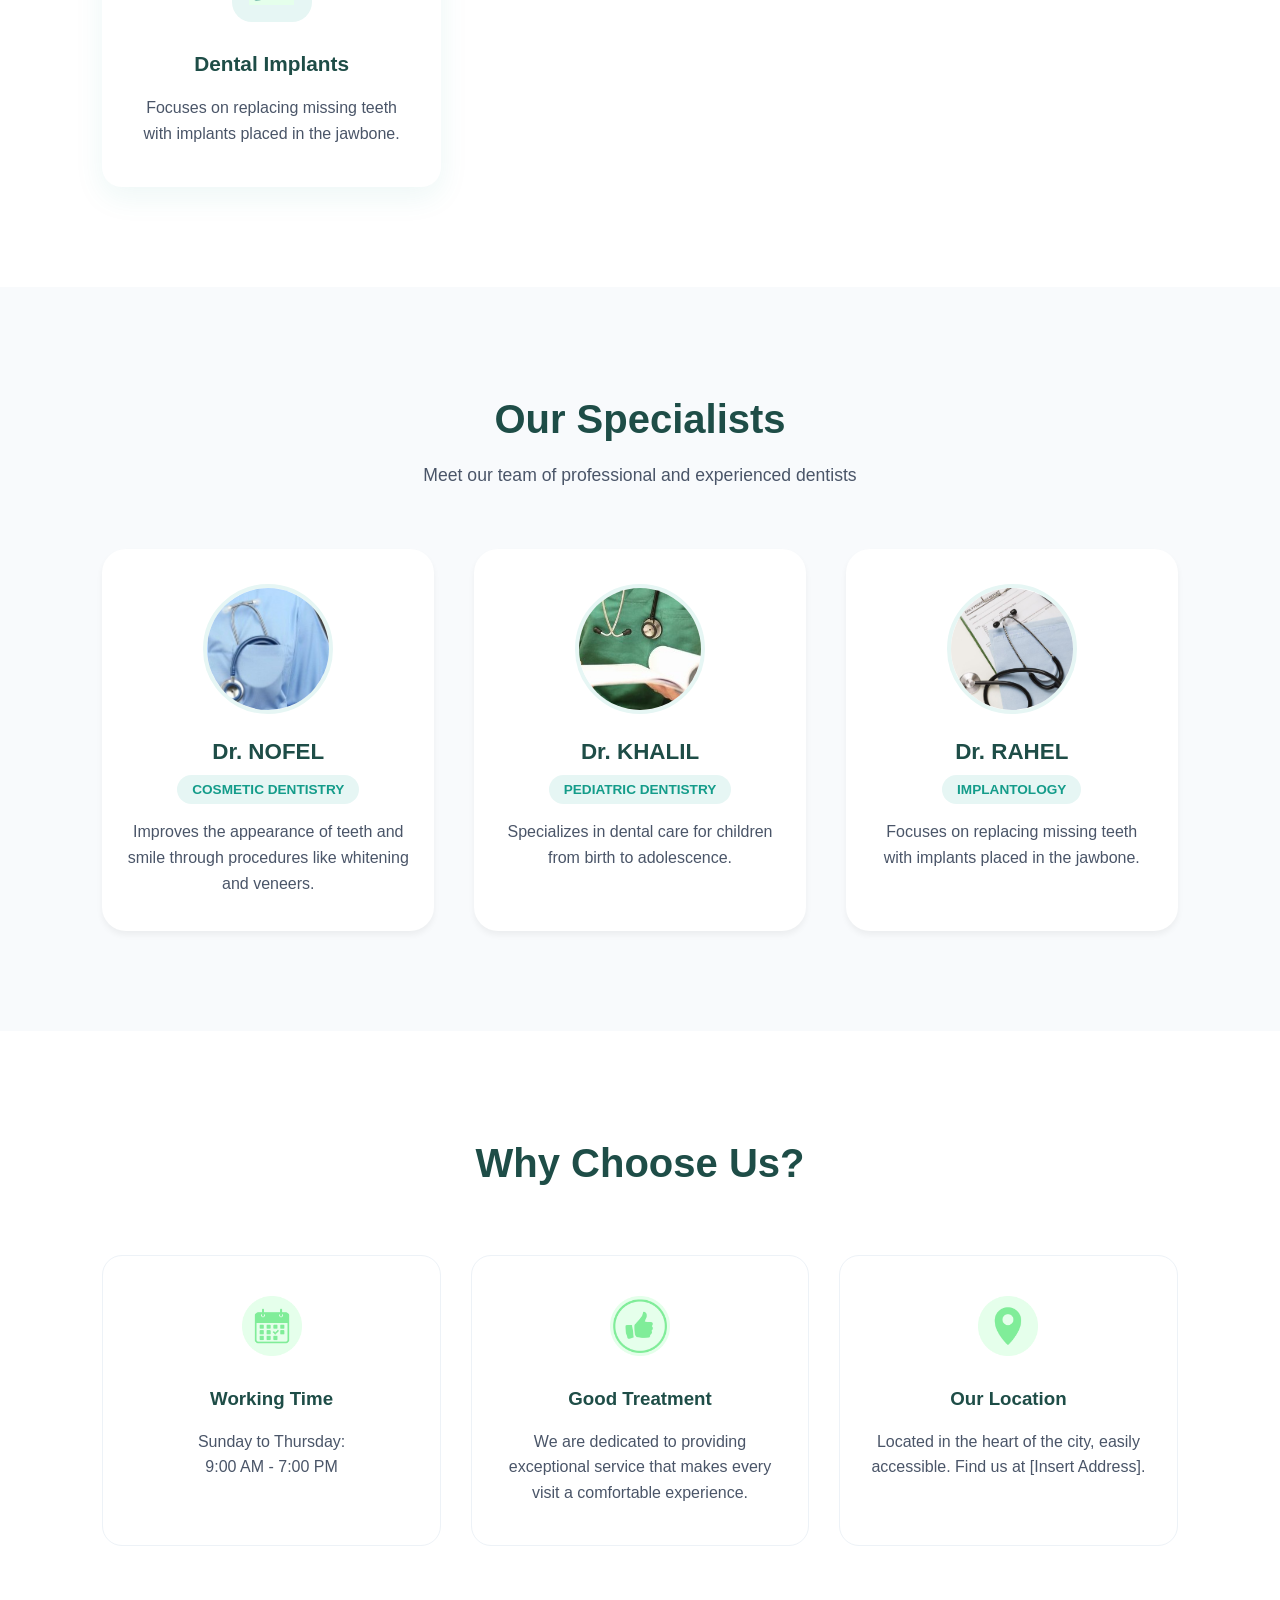
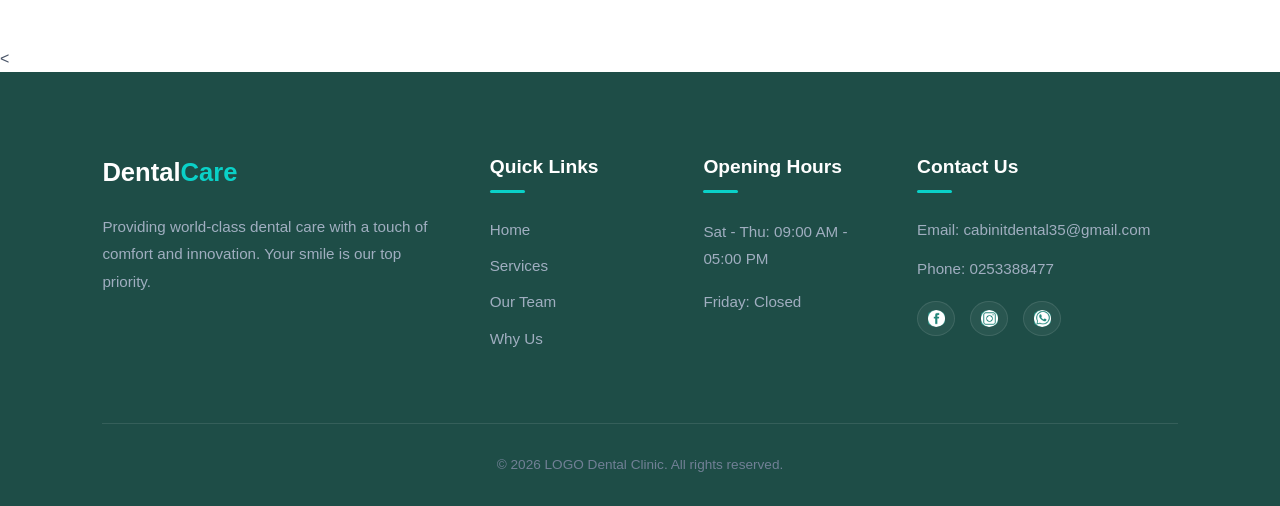
==== commit 4064c1c5: "Update index.html" ====
--- a/index.html
+++ b/index.html
@@ -26,7 +26,7 @@
             <li><a href="#extra">Contact</a></li>
         </ul>
         <div class="nav-actions">
-            <a href="../login-web/index.html" class="btn-secondary">Log In</a>
+            <a href="./login.html" class="btn-secondary">Log In</a>
         </div>
     </header>
 
--- a/landingpage.css
+++ b/landingpage.css
@@ -1,340 +1,476 @@
-*{
-   /* color: #21867a;*/
+/* --- CSS Reset & Variables --- */
+* {
     margin: 0;
     padding: 0;
-   font-family: Verdana, Geneva, Tahoma, sans-serif;
-   
-}
-main{
-    color: #21867a;
-    height: 100vh;
+    box-sizing: border-box;
+    font-family: 'Inter', sans-serif;
+    scroll-behavior: smooth;
+}
+
+:root {
+    --primary: #149c8a;
+    --primary-light: #e6f6f4;
+    --accent: #0ad1c8;
+    --dark: #1e4d47;
+    --text: #4a5568;
+    --bg-light: #f8fafc;
+    --white: #ffffff;
+    --shadow: 0 10px 30px rgba(20, 156, 138, 0.08);
+    --shadow-sm: 0 4px 6px rgba(0, 0, 0, 0.05);
+}
+
+body {
+    background-color: var(--white);
+    color: var(--text);
+    overflow-x: hidden;
+    line-height: 1.6;
+}
+
+/* --- Global Components --- */
+span {
+    color: var(--accent);
+}
+
+.section-title {
+    text-align: center;
+    margin-bottom: 60px;
+}
+
+.section-title h2 {
+    font-size: 2.5rem;
+    color: var(--dark);
+    margin-bottom: 10px;
+}
+
+.section-title p {
+    color: var(--text);
+    font-size: 1.1rem;
+}
+
+/* Buttons */
+.btn-primary {
+    display: inline-block;
+    background-color: var(--primary);
+    color: var(--white);
+    padding: 14px 28px;
+    border-radius: 50px;
+    text-decoration: none;
+    font-weight: 600;
+    transition: all 0.3s ease;
+    box-shadow: 0 5px 15px rgba(20, 156, 138, 0.3);
+}
+
+.btn-primary:hover {
+    transform: translateY(-3px);
+    box-shadow: 0 8px 20px rgba(20, 156, 138, 0.4);
+    background-color: var(--dark);
+}
+
+.btn-secondary {
+    display: inline-block;
+    border: 2px solid var(--primary);
+    color: var(--primary);
+    padding: 8px 20px;
+    border-radius: 50px;
+    text-decoration: none;
+    font-weight: 500;
+    transition: all 0.3s ease;
+}
+
+.btn-secondary:hover {
+    background-color: var(--primary);
+    color: var(--white);
+}
+
+/* --- Navbar --- */
+.navbar {
+    display: flex;
+    justify-content: space-between;
+    align-items: center;
+    padding: 20px 8%;
+    background-color: rgba(255, 255, 255, 0.95);
+    backdrop-filter: blur(10px);
+    box-shadow: var(--shadow-sm);
+    position: fixed;
+    top: 0;
+    left: 0;
     width: 100%;
-    background-color: rgb(255, 255, 255);
-}
-span{
-    color:#0ad1c8;
-    
-}
-.navbar {
-    display: flex;
-    justify-content: space-between;
-    align-items: center;
-    padding: 10px 20px;
-    background-color: #fff;
-    box-shadow: 0 4px 8px rgba(0, 0, 0, 0.1);
-    margin-top: 15px;
-    margin-left: 60px;
-    z-index: 100;
-    width: 100vw;
-    position: fixed;
-}
-.logo{
-    display: flex;
-    flex-direction: row;
-}
-.logo h2{
-    margin-top: 5px;
-    color: #0ad1c8;
-}
+    z-index: 1000;
+}
+
+.logo {
+    display: flex;
+    align-items: center;
+    gap: 10px;
+}
+
+.logo img {
+    height: 40px;
+}
+
+.logo h2 {
+    font-size: 1.5rem;
+    color: var(--dark);
+    font-weight: 700;
+}
+
 .nav-links {
-    margin-right: 160px;
+    display: flex;
     list-style: none;
-    display: flex;
-    gap: 40px;
-}
-
-.nav-links li {
-    display: inline;
+    gap: 35px;
 }
 
 .nav-links a {
     text-decoration: none;
-    color:#21867a;
+    color: var(--text);
     font-weight: 500;
+    transition: color 0.3s;
 }
 
 .nav-links a:hover {
-    color:#0ad1c8;
-   
-}
-
-.nav-icons {
+    color: var(--primary);
+}
+
+/* --- Hero Section --- */
+.hero {
+    min-height: 100vh;
+    display: flex;
+    align-items: center;
+    justify-content: space-between;
+    padding: 120px 8% 60px;
+    background: linear-gradient(135deg, #ffffff 60%, var(--primary-light) 100%);
+}
+
+.hero-content {
+    max-width: 600px;
+}
+
+.hero-content h1 {
+    font-size: 4rem;
+    color: var(--dark);
+    line-height: 1.1;
+    margin-bottom: 25px;
+    font-weight: 700;
+}
+
+.hero-subtitle {
+    font-size: 1.1rem;
+    color: var(--text);
+    margin-bottom: 35px;
+}
+
+.hero-image img {
+    max-height: 500px;
+    object-fit: contain;
+    animation: float 6s ease-in-out infinite;
+}
+
+@keyframes float {
+    0%, 100% { transform: translateY(0); }
+    50% { transform: translateY(-15px); }
+}
+
+/* --- Services Section --- */
+.services {
+    padding: 100px 8%;
+    background-color: var(--white);
+}
+
+.services-grid {
+    display: grid;
+    grid-template-columns: repeat(auto-fit, minmax(260px, 1fr));
+    gap: 30px;
+}
+
+.service-card {
+    background-color: var(--white);
+    padding: 40px 30px;
+    border-radius: 20px;
+    box-shadow: var(--shadow);
+    transition: transform 0.3s ease, box-shadow 0.3s ease;
+    text-align: center;
+}
+
+.service-card:hover {
+    transform: translateY(-10px);
+    box-shadow: 0 15px 35px rgba(20, 156, 138, 0.15);
+}
+
+.service-icon-bg {
+    width: 80px;
+    height: 80px;
+    background-color: var(--primary-light);
+    border-radius: 20px;
+    display: flex;
+    align-items: center;
+    justify-content: center;
+    margin: 0 auto 25px;
+}
+
+.service-icon-bg img {
+    height: 45px;
+}
+
+.service-card h3 {
+    color: var(--dark);
+    margin-bottom: 15px;
+    font-size: 1.3rem;
+}
+
+/* --- Dentists Section --- */
+.dentists {
+    padding: 100px 8%;
+    background-color: var(--bg-light);
+}
+
+.dentists-grid {
+    display: grid;
+    grid-template-columns: repeat(auto-fit, minmax(280px, 1fr));
+    gap: 40px;
+}
+
+.dentist-card {
+    background: var(--white);
+    border-radius: 24px;
+    padding: 35px 25px;
+    text-align: center;
+    box-shadow: var(--shadow-sm);
+    transition: all 0.3s ease;
+}
+
+.dentist-card:hover {
+    transform: translateY(-5px);
+    box-shadow: var(--shadow);
+}
+
+.avatar-container {
+    width: 130px;
+    height: 130px;
+    margin: 0 auto 20px;
+    border-radius: 50%;
+    overflow: hidden;
+    border: 4px solid var(--primary-light);
+}
+
+.avatar-container img {
+    width: 100%;
+    height: 100%;
+    object-fit: cover;
+}
+
+.dentist-card h3 {
+    color: var(--dark);
+    font-size: 1.4rem;
+    margin-bottom: 5px;
+}
+
+.specialty {
+    display: inline-block;
+    background-color: var(--primary-light);
+    color: var(--primary);
+    padding: 4px 15px;
+    border-radius: 50px;
+    font-size: 0.85rem;
+    font-weight: 600;
+    margin-bottom: 15px;
+    text-transform: uppercase;
+}
+
+/* --- Features Section --- */
+.features {
+    padding: 100px 8%;
+}
+
+.features-grid {
+    display: grid;
+    grid-template-columns: repeat(auto-fit, minmax(280px, 1fr));
+    gap: 30px;
+}
+
+.feature-card {
+    background: var(--white);
+    padding: 40px 30px;
+    border-radius: 20px;
+    border: 1px solid #edf2f7;
+    text-align: center;
+}
+
+.feature-card img {
+    height: 60px;
+    margin-bottom: 20px;
+}
+
+.feature-card h3 {
+    color: var(--dark);
+    margin-bottom: 15px;
+}
+/* --- Footer --- */
+.footer {
+    background-color: var(--dark);
+    color: var(--white);
+    padding: 80px 8% 30px;
+    font-size: 0.95rem;
+}
+
+.footer-container {
+    display: grid;
+    grid-template-columns: 2fr 1fr 1fr 1.5fr; /* تقسيم عصري لأربعة أعمدة */
+    gap: 40px;
+    margin-bottom: 60px;
+}
+
+.footer-column h3 {
+    font-size: 1.2rem;
+    margin-bottom: 25px;
+    position: relative;
+    padding-bottom: 10px;
+    color: var(--white);
+}
+
+/* الخط الصغير لي يجي تحت عنوان كل عمود */
+.footer-column h3::after {
+    content: '';
+    position: absolute;
+    left: 0;
+    bottom: 0;
+    width: 35px;
+    height: 3px;
+    background-color: var(--accent);
+    border-radius: 20px;
+}
+
+.footer-logo {
+    display: flex;
+    align-items: center;
+    gap: 10px;
+    margin-bottom: 20px;
+}
+
+.footer-logo h2 {
+    color: var(--white);
+    font-size: 1.6rem;
+}
+
+.footer-column p {
+    color: #a0aec0;
+    line-height: 1.8;
+    margin-bottom: 15px;
+}
+
+/* روابط الفوتر */
+.footer-links {
+    list-style: none;
+}
+
+.footer-links li {
+    margin-bottom: 12px;
+}
+
+.footer-links a {
+    color: #a0aec0;
+    text-decoration: none;
+    transition: all 0.3s ease;
+    display: inline-block;
+}
+
+.footer-links a:hover {
+    color: var(--accent);
+    transform: translateX(5px); /* حركة خفيفة لليمين عند الـ hover */
+}
+
+/* معلومات الإتصال */
+.contact-info li {
+    display: flex;
+    align-items: center;
+    gap: 12px;
+    color: #a0aec0;
+    margin-bottom: 15px;
+}
+
+/* أيقونات التواصل الاجتماعي */
+.social-icons {
+    display: flex;
+    gap: 12px;
+    margin-top: 20px;
+}
+
+.social-icons img {
+    height: 38px;
+    width: 38px;
+    padding: 8px;
+    background: rgba(255, 255, 255, 0.05);
+    border-radius: 50%;
+    object-fit: contain;
+    cursor: pointer;
+    transition: all 0.3s ease;
+    border: 1px solid rgba(255, 255, 255, 0.1);
+}
+
+.social-icons img:hover {
+    background: var(--accent);
+    transform: translateY(-5px);
+    border-color: var(--accent);
+}
+
+/* الجزء السفلي (حقوق النشر) */
+.footer-bottom {
+    text-align: center;
+    padding-top: 30px;
+    border-top: 1px solid rgba(255, 255, 255, 0.1);
+}
+
+.footer-bottom p {
+    color: #718096;
+    font-size: 0.85rem;
+}
+
+/* متوافق مع الهواتف والتابلت */
+@media (max-width: 992px) {
+    .footer-container {
+        grid-template-columns: 1fr 1fr; /* يرجعو زوج أعمدة في التابلت */
+    }
+}
+
+@media (max-width: 576px) {
+    .footer-container {
+        grid-template-columns: 1fr; /* يرجع عمود واحد في الهواتف */
+        gap: 30px;
+    }
+    .footer {
+        padding: 60px 5% 20px;
+    }
+}
+
+.social-icons {
     display: flex;
     gap: 15px;
-}
-
-.nav-icons img {
-    width: 20px;
-    height: 20px;
+    margin-top: 20px;
+}
+
+.social-icons img {
+    height: 35px;
     cursor: pointer;
-}
-
-.nav-icons a:hover img {
+    transition: opacity 0.3s;
+}
+
+.social-icons img:hover {
     opacity: 0.7;
 }
 
-button{
-    border: none;
-    background-color: #0ad1c8;  
-    margin-top: 35px;
-    margin-left: 120px;
-    height: 40px;
-    width: auto;
-    padding: 10px;
-    border-radius: 8px;
-    box-shadow: 0 4px 20px rgba(2, 222, 178, 0.969);
-}
-button a{
-    text-decoration: none;
-    color: #fff;
-    background-color: #0ad1c8;
-}
-a b{
-    background-color: #0ad1c8;
-    color: #fff;
-   
-}
-button:hover{
-    border: solid #fff;
-    
-}
-
-article div a{
-    background: #000;
-}
-article{
-    display: flex;
-    flex-direction: row;
-}
-article img{
-    position: relative;
-    z-index: 10;
-    margin-right: 70px;
-    margin-left: 150px;
-    margin-top: 50px;
-}
-article h1 {
-    width: 600px;
-    margin-left: 120px;
-    margin-top: 80px;
-    font-size: 4.5rem;
-    margin-bottom: 10px;
-}
-article h4{
-    margin-left: 120px;
-    margin-bottom: 5px;
-    color: #21867a;
-}
-.bottom-right-image{
-    position: absolute;
-    
-    z-index: 0;
-    bottom: 0;
-    right: 0;
-}
-#serv {
-    padding: 100px 100px;
-    background-color: #ffffff;
-    text-align: center; 
-    height: 100vh;
-}
-
-#serv h2 {
-    color: #21867a;
-    font-size: 2.5rem;
-    margin-bottom: 30px;
-}
-
-.crds {
-    display: flex;
-    justify-content: space-evenly;
-    flex-direction: row;
-    gap: 100px;
-    margin-bottom: 100px;
-}
-
-.crd {
-    background-color: rgb(255, 255, 255);
-    border-radius: 15px;
-    text-align: center;
-    display: flex;
-    flex-direction: row;
-    width: 400px;
-    height: 200px;
-    box-shadow: 0 6px 20px rgba(136, 201, 157, 0.511);
-    
-}
-.crd h3{
-    color: #21867a;
-    text-align: left;
-    font-family: Verdana, Geneva, Tahoma, sans-serif;
-    font-size: 1.5rem;
-    
-    margin: 15px;
-}
-.crd p{
-    color: #666;
-    text-align: left;
-    font-family: Verdana, Geneva, Tahoma, sans-serif;
-    margin: 15px;
-    font-size: 0.8rem;
-}
-.bg{
-    background-color: #e5ffeb;
-}
-.bg img{
-    margin-left: 50px;
-    margin-top: 40px;
-    margin-bottom: 70px;
-    margin-right: 50px;
-}
-
-#menu {
-    padding: 50px 20px;
-    color: #ffffff;
-    background-color:#21867a;
-    text-align: center;
-}
-
-#menu h2 {
-    font-size: 2.5rem;
-    margin-bottom: 30px;
-}
-
-.slider {
-    display: flex;
-    justify-content: space-evenly;
-    /*overflow-x: scroll;*/
-    
-}
-
-.card {
-    background-color: #ffffff;
-    border: 1px solid #e0e0e0;
-    border-radius: 30px;
-    padding: 20px;
-    width: 300px;
-    min-width: 300px;
-    text-align: center;
-}
-
-.card img {
-    width: 150px;
-    height: 150px;
-    border-radius: 50%;
-}
-
-.card h3 {
-    color:#21867a;
-    margin: 15px 0 10px;
-    font-size: 1.5rem;
-    font-weight: 600;
-}
-
-.card p {
-    
-    font-size: 1rem;
-    color: #666;
-}
-/* الصفحة الثالثة */
-#features {
-    padding: 50px 20px;
-    background-color: #ffffff;
-    text-align: center;
-}
-
-#features h2 {
-    color: #21867a;
-    font-size: 2.5rem;
-    margin-bottom: 30px;
-}
-
-.feature-cards {
-    display: flex;
-    justify-content: space-evenly;
-    flex-wrap: wrap;
-    gap: 100px;
-}
-
-.feature-card {
-    background-color: rgb(255, 255, 255);
-    padding: 20px;
-    border-radius: 10px;
-    text-align: center;
-    flex-direction: row;
-    width: 400px;
-    height: 200px;
-    box-shadow: 0 4px 30px rgba(0, 150, 48, 0.511);
-    
-}
-
-.feature-card img {
-    width: 80px;
-    margin-bottom: 20px;
-}
-
-.feature-card h3 {
-    font-size: 1.5rem;
-    margin-bottom: 10px;
-    color: #21867a;
-}
-
-.feature-card p {
-    font-size: 0.8rem;
-    color:#666;
-}/* الصفحة الرابعة */
-#extra {
-    padding: 50px 100px;
-    background-color: #21867a;
-    display: flex;
-    flex-direction: row;
-}
-.icon{
-    min-width: 600px;
-}
-.fb {
-    text-align: center;
-    margin-left: 130px;
-}
-.contct{
-    display: flex;
-    flex-direction: row;
-    gap: 40px;
-    
-}
-.con{
-    display: flex;
-    flex-direction: row;
-    gap: 15px;
-    margin-left: 140px;
-}
-#extra h2 {
-    font-size: 2.5rem;
-    margin-bottom: 30px;
-    color: #fff;;
-}
-
-#extra p {
-    font-size: 1.2rem;
-    margin-bottom: 20px;
-    color: #ffffff;
-}
-.login{
-    display: flex;
-    margin-left: 500px;
-}
-.login a{
-    margin-left: 380px;
-    border: none;
-    text-decoration: none;
-    color: #fff;
-    background-color: #0ad1c8;
-    border-radius: 8px;
-    width: 80px;
-    height: 30px;
-    flex-direction: row;
-    padding-top: 5px;
-}
-.login a:hover{
-    border: solid;
-}
+/* --- Responsive Media Queries --- */
+@media (max-width: 992px) {
+    .hero {
+        flex-direction: column;
+        text-align: center;
+        padding-top: 140px;
+    }
+    .hero-content {
+        margin-bottom: 50px;
+    }
+    .hero-content h1 {
+        font-size: 3rem;
+    }
+    .nav-links {
+        display: none; /* هنا تقدر تزيد هامبرغر من بعد بالـ JS */
+    }
+}
